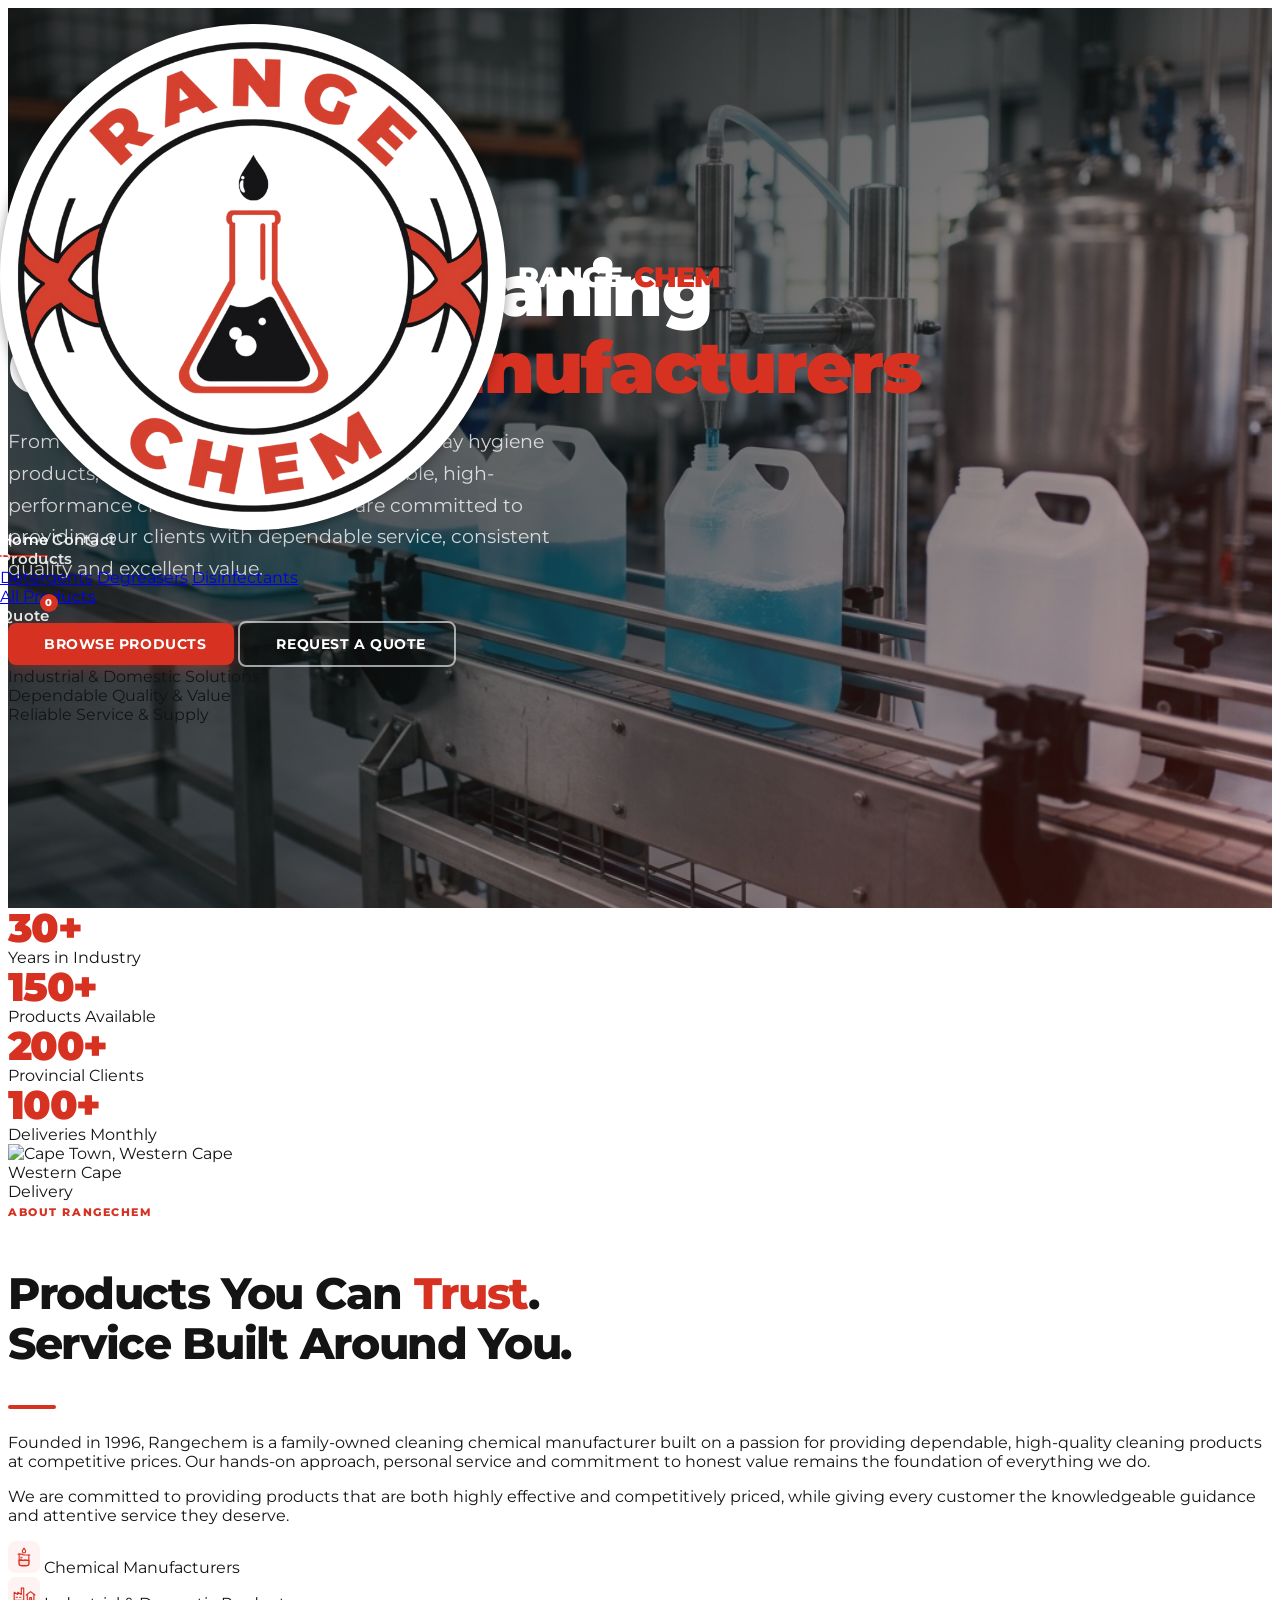
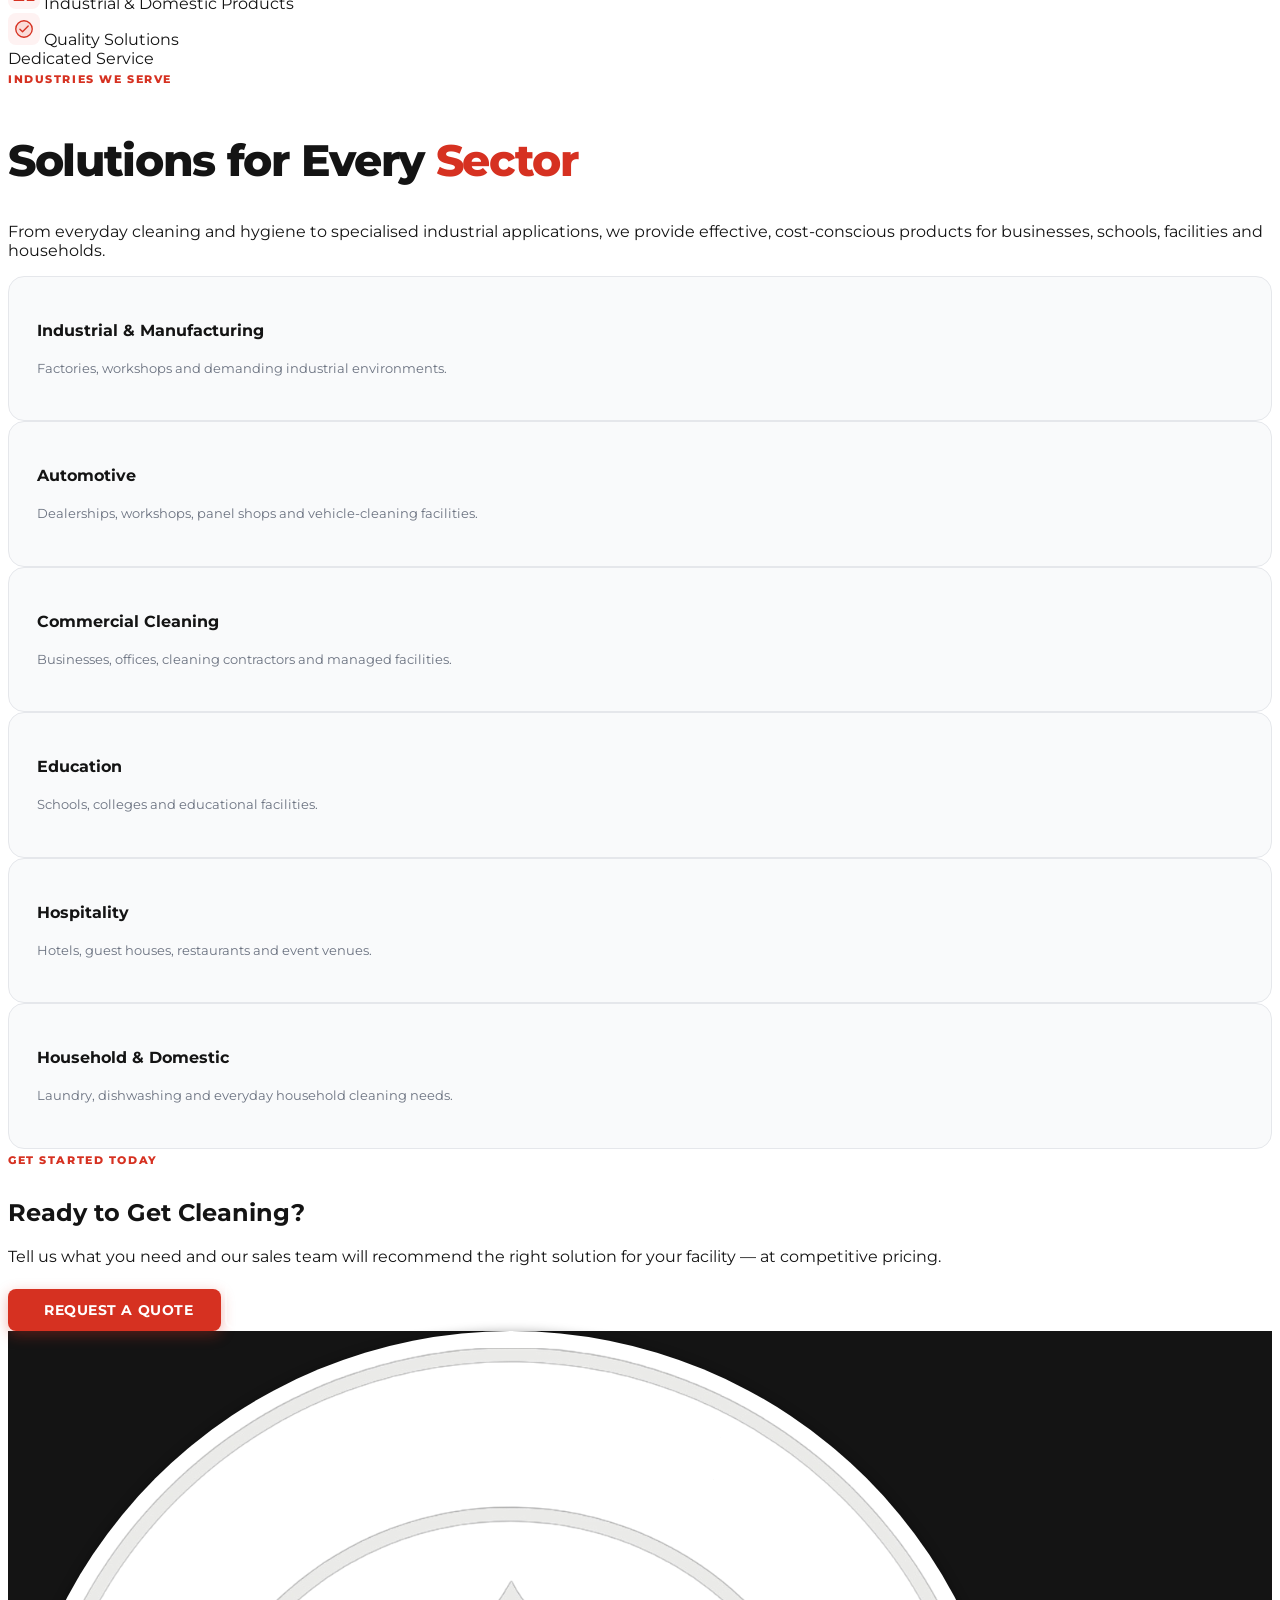
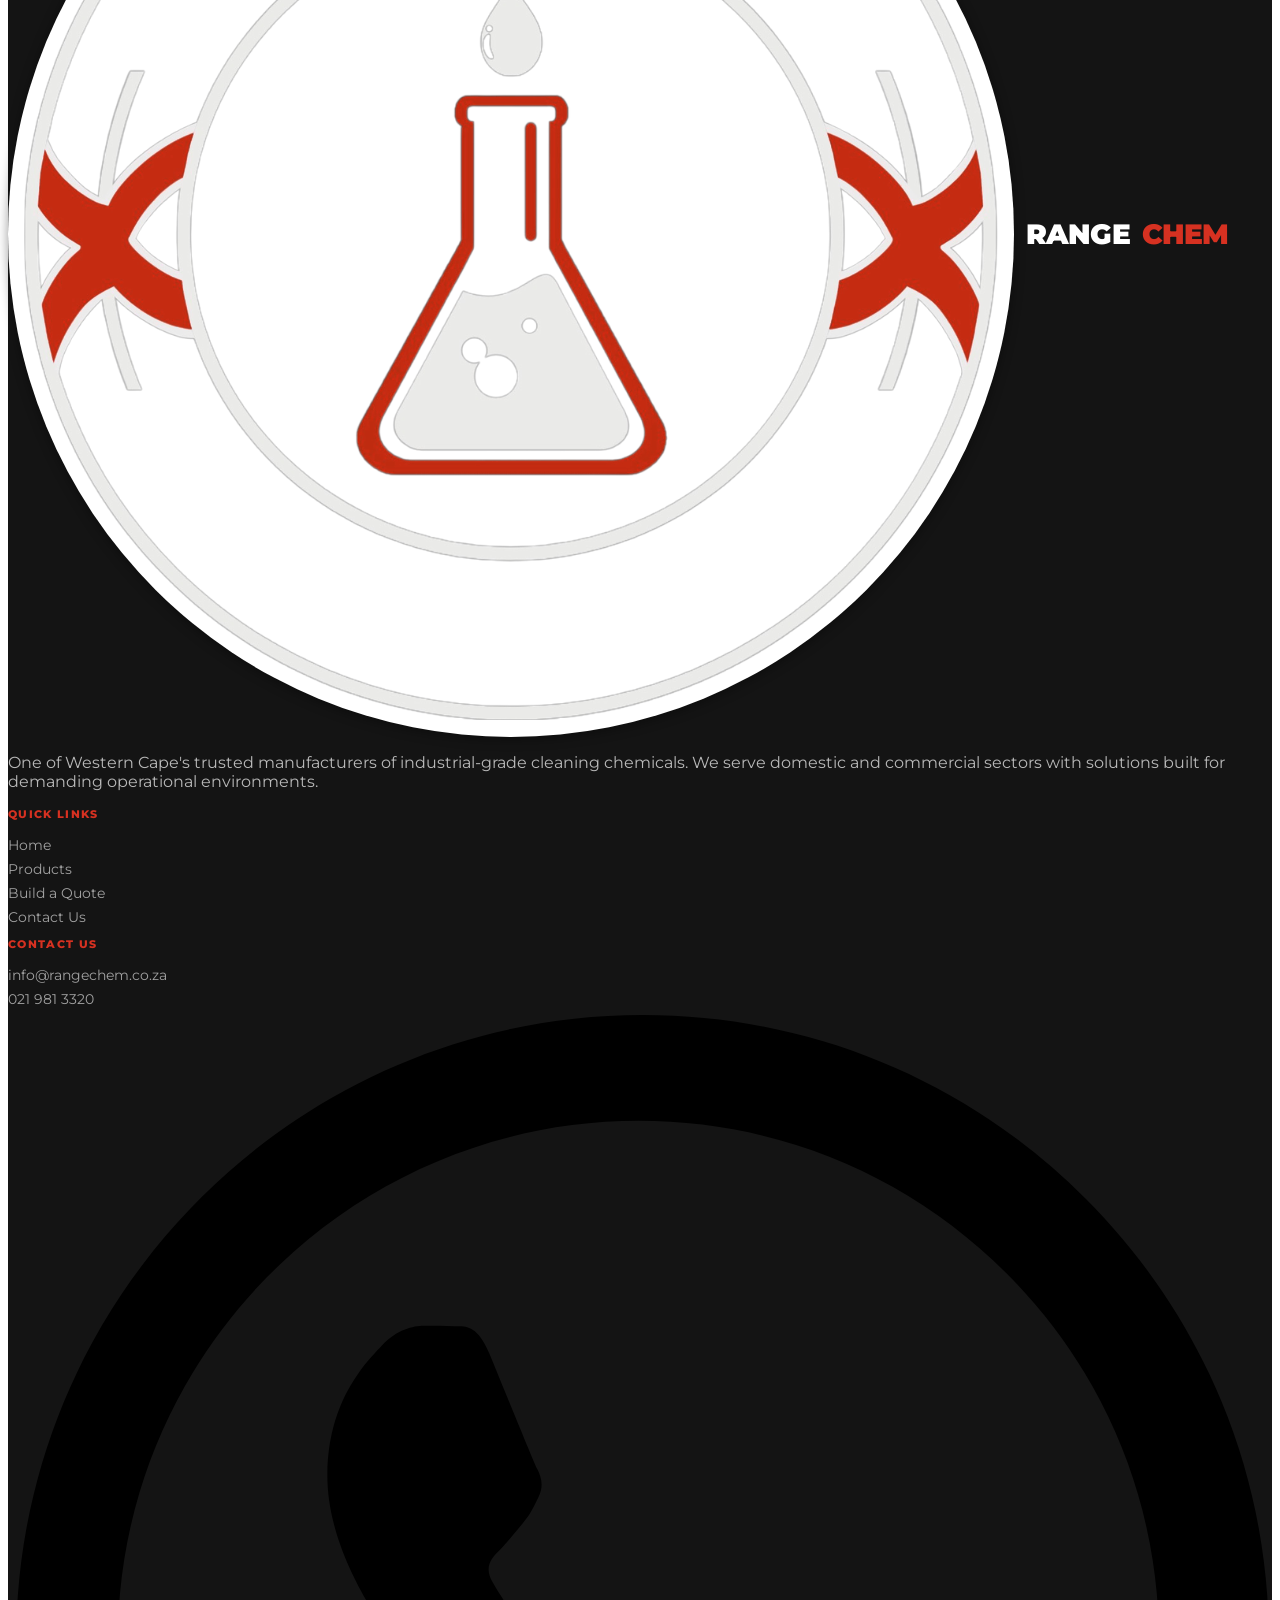
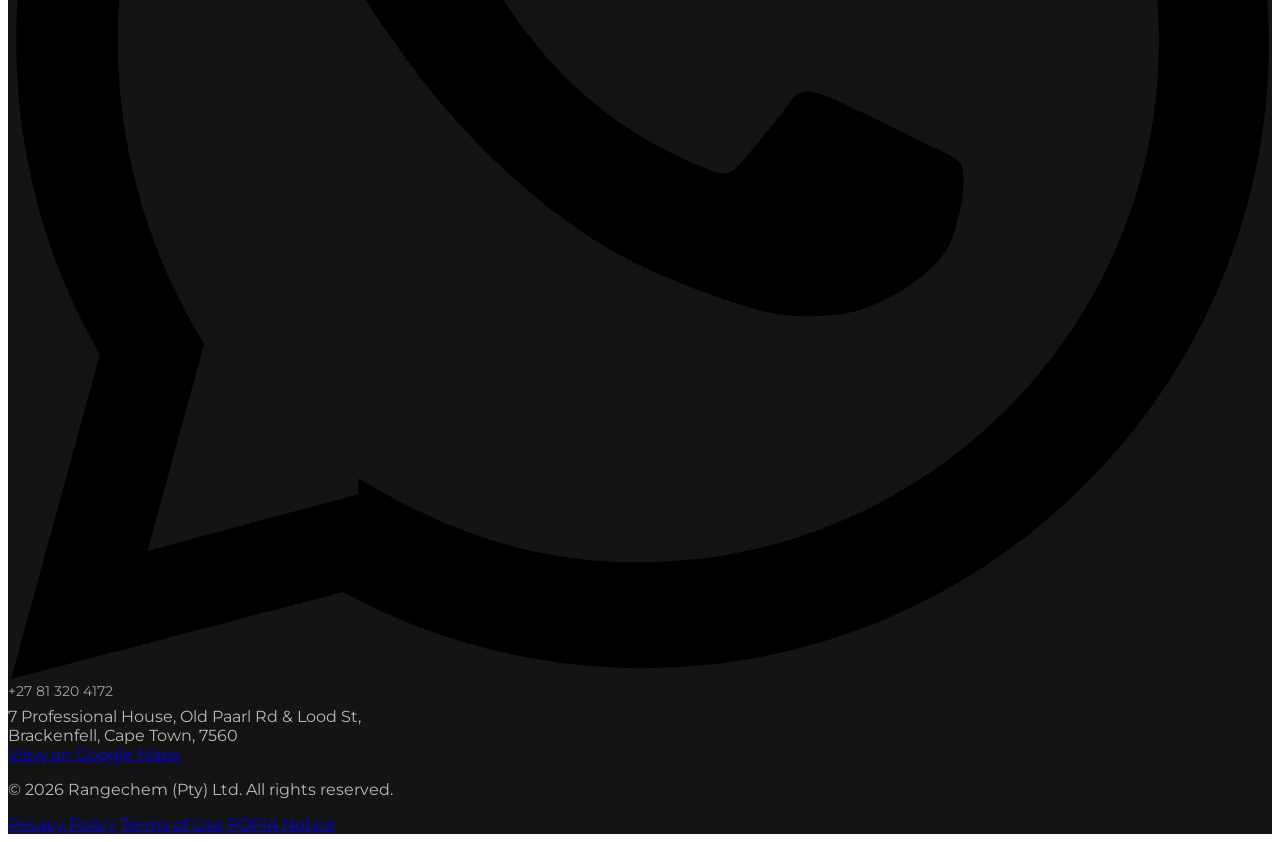
==== index.html @ 84cea702 "initial commit" ====
<!DOCTYPE html>
<html lang="en">

<head>
    <meta charset="UTF-8">
    <meta name="viewport" content="width=device-width, initial-scale=1.0">
    <title>Rangechem – Industrial Cleaning Solutions South Africa</title>
    <meta name="description"
        content="Rangechem supplies professional-grade detergents, degreasers and disinfectants to South African industry. Request a quote today.">
    <meta name="robots" content="index, follow">
    <meta property="og:type" content="website">
    <meta property="og:title" content="Rangechem – Industrial Cleaning Solutions South Africa">
    <meta property="og:description" content="Industrial cleaning solutions for manufacturing and more.">
    <link rel="icon" type="image/svg+xml"
        href="data:image/svg+xml,<svg xmlns='http://www.w3.org/2000/svg' viewBox='0 0 32 32'><rect width='32' height='32' rx='6' fill='%23141414'/><text x='50%25' y='55%25' dominant-baseline='middle' text-anchor='middle' fill='%23d63121' font-size='20' font-weight='900' font-family='sans-serif'>R</text></svg>">
    <link rel="preconnect" href="https://fonts.googleapis.com">
    <link rel="preconnect" href="https://fonts.gstatic.com" crossorigin>
    <link href="https://fonts.googleapis.com/css2?family=Montserrat:wght@400;500;600;700;800;900&display=swap"
        rel="stylesheet">
    <script src="https://cdn.tailwindcss.com"></script>
    <script>
        tailwind.config = {
            theme: {
                extend: {
                    fontFamily: { sans: ['Montserrat', 'system-ui', 'sans-serif'] },
                    colors: { 'rc-primary': '#141414', 'rc-red': '#d63121', 'rc-red-dark': '#b02519' }
                }
            }
        }
    </script>
    <link rel="stylesheet" href="css/style.css">
    <script src="https://unpkg.com/lucide@latest/dist/umd/lucide.min.js" defer></script>
</head>

<body class="bg-white font-sans">

    <!-- ── Navigation ─────────────────────────────────────────── -->
    <nav id="main-nav" class="w-full" role="navigation" aria-label="Main navigation">
        <div class="max-w-7xl mx-auto px-4 sm:px-6 lg:px-8">
            <div class="flex items-center justify-between">
                <a href="index.html" class="nav-logo" aria-label="Rangechem home"><img src="assets/RC_Logo.png"
                        alt="Rangechem Logo"
                        class="h-12 sm:h-14 md:h-16 w-auto inline-block mr-3">RANGE<span>CHEM</span></a>
                <div class="hidden md:flex items-center gap-9">
                    <a href="index.html" class="nav-link active">Home</a>
                    <a href="#contact" class="nav-link">Contact</a>
                    <div class="relative group">
                        <a href="categories.html" class="nav-link flex items-center gap-1">
                            Products
                            <i data-lucide="chevron-down"
                                class="w-3.5 h-3.5 transition-transform duration-200 group-hover:rotate-180"></i>
                        </a>
                        <div
                            class="absolute top-full left-0 mt-2 w-52 bg-rc-primary border border-white/10 rounded-lg shadow-2xl opacity-0 invisible group-hover:opacity-100 group-hover:visible transition-all duration-200 z-50 py-1">
                            <a href="category.html?type=detergents"
                                class="block px-4 py-2.5 text-sm text-white/70 hover:text-white hover:bg-white/5">Detergents</a>
                            <a href="category.html?type=degreasers"
                                class="block px-4 py-2.5 text-sm text-white/70 hover:text-white hover:bg-white/5">Degreasers</a>
                            <a href="category.html?type=disinfectants"
                                class="block px-4 py-2.5 text-sm text-white/70 hover:text-white hover:bg-white/5">Disinfectants</a>
                            <div class="border-t border-white/10 mt-1 pt-1">
                                <a href="products.html"
                                    class="block px-4 py-2.5 text-sm text-white/70 hover:text-white hover:bg-white/5">All
                                    Products</a>
                            </div>
                        </div>
                    </div>
                </div>
                <!-- Quote and Hamburger -->
                <div class="flex items-center gap-4">
                    <a href="quote-request.html" id="quote-badge" class="nav-link flex items-center gap-1.5"
                        aria-label="View quote cart">
                        <i data-lucide="clipboard-list" class="w-5 h-5"></i>
                        <span class="quote-count" id="nav-quote-count">0</span>
                        <span class="hidden sm:inline">Quote</span>
                    </a>
                    <button id="hamburger-btn" class="md:hidden text-white p-1" aria-label="Toggle mobile menu"
                        aria-expanded="false">
                        <i data-lucide="menu" class="w-6 h-6" id="hamburger-icon"></i>
                    </button>
                </div>
            </div>
            <div id="mobile-menu" role="menu" class="px-4">
                <a href="index.html" class="nav-link py-2">Home</a>
                <a href="#contact" class="nav-link py-2 mobile-anchor">Contact</a>
                <a href="categories.html" class="nav-link py-2">Products</a>
                <a href="category.html?type=detergents" class="nav-link py-2 pl-4 text-white/60">↳ Detergents</a>
                <a href="category.html?type=degreasers" class="nav-link py-2 pl-4 text-white/60">↳ Degreasers</a>
                <a href="category.html?type=disinfectants" class="nav-link py-2 pl-4 text-white/60">↳ Disinfectants</a>
                <a href="products.html" class="nav-link py-2 pl-4 text-white/60">↳ All Products</a>
            </div>
        </div>
    </nav>

    <!-- Toast container -->
    <div id="toast-container" aria-live="polite" aria-atomic="false"></div>

    <script>
            (function () {
                const nav = document.getElementById('main-nav');
                const onScroll = () => nav.classList.toggle('scrolled', window.scrollY > 40);
                window.addEventListener('scroll', onScroll, { passive: true });
                onScroll();
                const btn = document.getElementById('hamburger-btn');
                const menu = document.getElementById('mobile-menu');
                btn.addEventListener('click', (e) => {
                    e.stopPropagation();
                    const isOpen = menu.classList.toggle('open');
                    nav.classList.toggle('menu-open', isOpen);
                    btn.setAttribute('aria-expanded', isOpen);
                    document.getElementById('hamburger-icon').setAttribute('data-lucide', isOpen ? 'x' : 'menu');
                    if (window.lucide) lucide.createIcons();
                });
                document.addEventListener('click', (e) => {
                    if (!nav.contains(e.target) && menu.classList.contains('open')) {
                        menu.classList.remove('open');
                        nav.classList.remove('menu-open');
                        btn.setAttribute('aria-expanded', 'false');
                        document.getElementById('hamburger-icon').setAttribute('data-lucide', 'menu');
                        if (window.lucide) lucide.createIcons();
                    }
                });
            })();
    </script>

    <!-- ═══════════════════════════════════════════════════════════
     HERO SECTION
═══════════════════════════════════════════════════════════ -->
    <section class="hero-section" id="hero" aria-label="Hero banner">
        <div class="hero-bg"></div>
        <div class="hero-overlay"></div>
        <div class="hero-content w-full max-w-7xl mx-auto px-4 sm:px-6 lg:px-8 pt-28 sm:pt-32 pb-20">
            <div class="max-w-2xl">

                <h1 class="hero-title fade-up" style="transition-delay:80ms">
                    Industrial Cleaning<br>
                    Chemical <em>Manufacturers</em>
                </h1>
                <p class="hero-subtitle fade-up" style="transition-delay:160ms">
                    From heavy-duty industrial cleaners to everyday hygiene products, Rangechem manufactures
                    reliable, high-performance cleaning solutions. We are committed to providing our clients with
                    dependable service, consistent quality and excellent value.
                </p>
                <div class="flex flex-wrap gap-4 fade-up" style="transition-delay:240ms">
                    <a href="products.html" class="btn-primary">
                        <i data-lucide="grid" class="w-4 h-4"></i>
                        Browse Products
                    </a>
                    <a href="quote-request.html" class="btn-outline">
                        <i data-lucide="clipboard-list" class="w-4 h-4"></i>
                        Request a Quote
                    </a>
                </div>
                <div class="flex flex-wrap items-center gap-6 mt-10 fade-up" style="transition-delay:320ms">
                    <div class="flex items-center gap-1.5 text-white/60 text-xs font-600">
                        Industrial &amp; Domestic Solutions
                    </div>
                    <div class="flex items-center gap-1.5 text-white/60 text-xs font-600">
                        Dependable Quality &amp; Value
                    </div>
                    <div class="flex items-center gap-1.5 text-white/60 text-xs font-600">
                        Reliable Service &amp; Supply
                    </div>
                </div>
            </div>
        </div>
        <div class="absolute bottom-8 left-1/2 -translate-x-1/2 z-10 animate-bounce">
            <i data-lucide="chevron-down" class="w-6 h-6 text-white/40"></i>
        </div>
    </section>

    <!-- ═══════════════════════════════════════════════════════════
     STATS STRIP
═══════════════════════════════════════════════════════════ -->
    <section class="bg-rc-primary py-12" aria-label="Company statistics">
        <div class="max-w-7xl mx-auto px-4 sm:px-6 lg:px-8">
            <div class="grid grid-cols-2 md:grid-cols-4 gap-8 text-center">
                <div class="fade-up">
                    <div class="stat-number">30+</div>
                    <div class="text-white/50 text-sm font-600 mt-1 uppercase tracking-wider">Years in Industry</div>
                </div>
                <div class="fade-up" style="transition-delay:80ms">
                    <div class="stat-number">150+</div>
                    <div class="text-white/50 text-sm font-600 mt-1 uppercase tracking-wider">Products Available</div>
                </div>
                <div class="fade-up" style="transition-delay:160ms">
                    <div class="stat-number">200+</div>
                    <div class="text-white/50 text-sm font-600 mt-1 uppercase tracking-wider">Provincial Clients</div>
                </div>
                <div class="fade-up" style="transition-delay:240ms">
                    <div class="stat-number">100+</div>
                    <div class="text-white/50 text-sm font-600 mt-1 uppercase tracking-wider">Deliveries Monthly</div>
                </div>
            </div>
        </div>
    </section>

    <!-- ═══════════════════════════════════════════════════════════
     ABOUT US
═══════════════════════════════════════════════════════════ -->
    <section class="py-24 bg-white" id="about" aria-labelledby="about-heading">
        <div class="max-w-7xl mx-auto px-4 sm:px-6 lg:px-8">
            <div class="grid lg:grid-cols-2 gap-16 items-center">
                <div class="relative fade-up">
                    <div class="rounded-2xl overflow-hidden aspect-[4/3]">
                        <img src="https://images.unsplash.com/photo-1580060839134-75a5edca2e99?w=800&q=80"
                            alt="Cape Town, Western Cape" class="w-full h-full object-cover">
                    </div>
                    <div
                        class="absolute -bottom-6 -right-6 bg-white rounded-xl shadow-xl p-4 flex items-center gap-3 border border-gray-100">
                        <div class="w-10 h-10 rounded-full bg-red-50 flex items-center justify-center flex-shrink-0">
                            <i data-lucide="truck" class="w-5 h-5 text-rc-red"></i>
                        </div>
                        <div>
                            <div class="text-xs text-gray-500 font-600">Western Cape</div>
                            <div class="text-lg font-900 text-rc-primary leading-none">Delivery</div>
                        </div>
                    </div>
                    <div class="absolute top-6 -left-3 w-1.5 h-24 bg-rc-red rounded-full"></div>
                </div>
                <div class="fade-up" style="transition-delay:100ms">
                    <span class="section-eyebrow">About Rangechem</span>
                    <h2 class="section-title" id="about-heading">
                        Products You Can <span>Trust</span>.<br>Service Built Around You.
                    </h2>
                    <div class="divider-red"></div>
                    <p class="text-gray-600 text-sm leading-relaxed mb-4">
                        Founded in 1996, Rangechem is a family-owned cleaning chemical manufacturer built on a passion
                        for providing dependable, high-quality cleaning products at competitive prices. Our hands-on
                        approach, personal service and commitment to honest value remains the foundation of everything
                        we do.
                    </p>
                    <p class="text-gray-600 text-sm leading-relaxed mb-8">
                        We are committed to providing products that are both highly effective and competitively priced,
                        while giving every customer the knowledgeable guidance and attentive service they deserve.
                    </p>
                    <div class="grid grid-cols-1 sm:grid-cols-2 gap-4">
                        <div class="flex items-center gap-2.5">
                            <img src="assets/icons/13.1.svg" alt="Chemical Manufacturers" class="w-8 h-8 flex-shrink-0">
                            <span class="text-sm font-600 text-gray-800">Chemical Manufacturers</span>
                        </div>
                        <div class="flex items-center gap-2.5">
                            <img src="assets/icons/13.2.svg" alt="Industrial & Domestic Products"
                                class="w-8 h-8 flex-shrink-0">
                            <span class="text-sm font-600 text-gray-800">Industrial &amp; Domestic Products</span>
                        </div>
                        <div class="flex items-center gap-2.5">
                            <img src="assets/icons/13.3.svg" alt="Quality Solutions" class="w-8 h-8 flex-shrink-0">
                            <span class="text-sm font-600 text-gray-800">Quality Solutions</span>
                        </div>
                        <div class="flex items-center gap-2.5">
                            <div class="w-8 h-8 rounded-lg bg-red-50 flex items-center justify-center flex-shrink-0">
                                <i data-lucide="users" class="w-4 h-4 text-rc-red"></i>
                            </div>
                            <span class="text-sm font-600 text-gray-800">Dedicated Service</span>
                        </div>
                    </div>
                </div>
            </div>
        </div>
    </section>

    <!-- ═══════════════════════════════════════════════════════════
     INDUSTRIES WE SERVE
═══════════════════════════════════════════════════════════ -->
    <section class="py-24 bg-gray-50" id="industries" aria-labelledby="industries-heading">
        <div class="max-w-7xl mx-auto px-4 sm:px-6 lg:px-8">
            <div class="text-center mb-14">
                <span class="section-eyebrow">Industries We Serve</span>
                <h2 class="section-title" id="industries-heading">Solutions for Every <span>Sector</span></h2>
                <p class="text-gray-500 text-sm max-w-xl mx-auto mt-3 leading-relaxed">
                    From everyday cleaning and hygiene to specialised industrial applications, we provide effective,
                    cost-conscious products for businesses, schools, facilities and households.
                </p>
            </div>
            <div class="grid grid-cols-1 sm:grid-cols-2 lg:grid-cols-3 gap-5">

                <a href="products.html" class="industry-card fade-up" style="transition-delay:50ms"
                    aria-label="Industrial & Manufacturing cleaning solutions">
                    <h3 class="industry-title">Industrial &amp; Manufacturing</h3>
                    <p class="industry-desc">Factories, workshops and demanding industrial environments.</p>
                </a>
                <a href="products.html" class="industry-card fade-up" style="transition-delay:100ms"
                    aria-label="Automotive cleaning solutions">
                    <h3 class="industry-title">Automotive</h3>
                    <p class="industry-desc">Dealerships, workshops, panel shops and vehicle-cleaning facilities.</p>
                </a>
                <a href="products.html" class="industry-card fade-up" style="transition-delay:150ms"
                    aria-label="Commercial Cleaning solutions">
                    <h3 class="industry-title">Commercial Cleaning</h3>
                    <p class="industry-desc">Businesses, offices, cleaning contractors and managed facilities.</p>
                </a>
                <a href="products.html" class="industry-card fade-up" style="transition-delay:200ms"
                    aria-label="Education cleaning solutions">
                    <h3 class="industry-title">Education</h3>
                    <p class="industry-desc">Schools, colleges and educational facilities.</p>
                </a>
                <a href="products.html" class="industry-card fade-up" style="transition-delay:250ms"
                    aria-label="Hospitality cleaning solutions">
                    <h3 class="industry-title">Hospitality</h3>
                    <p class="industry-desc">Hotels, guest houses, restaurants and event venues.</p>
                </a>
                <a href="products.html" class="industry-card fade-up" style="transition-delay:300ms"
                    aria-label="Household & Domestic cleaning solutions">
                    <h3 class="industry-title">Household &amp; Domestic</h3>
                    <p class="industry-desc">Laundry, dishwashing and everyday household cleaning needs.</p>
                </a>
            </div>
        </div>
    </section>

    <!-- ═══════════════════════════════════════════════════════════
     CTA BANNER
═══════════════════════════════════════════════════════════ -->
    <section class="py-20 bg-rc-primary relative overflow-hidden" id="contact" aria-label="Call to action">
        <div class="absolute -top-20 -right-20 w-96 h-96 rounded-full bg-rc-red/10 pointer-events-none"></div>
        <div class="absolute -bottom-20 -left-20 w-80 h-80 rounded-full bg-rc-red/6 pointer-events-none"></div>
        <div class="max-w-4xl mx-auto px-4 sm:px-6 lg:px-8 text-center relative z-10">
            <span class="section-eyebrow text-red-400">Get Started Today</span>
            <h2 class="text-3xl md:text-4xl font-900 text-white mt-2 mb-4 tracking-tight">
                Ready to Get Cleaning?
            </h2>
            <p class="text-white/60 text-sm mb-8 max-w-lg mx-auto leading-relaxed">
                Tell us what you need and our sales team will recommend the right solution for your facility — at
                competitive pricing.
            </p>
            <div class="flex flex-wrap justify-center gap-4">
                <a href="quote-request.html" class="btn-primary">
                    <i data-lucide="send" class="w-4 h-4"></i>
                    Request a Quote
                </a>
                <a href="mailto:info@rangechem.co.za" class="btn-outline">
                    Email Us Directly
                </a>
            </div>
        </div>
    </section>

    <!-- ── Footer ─────────────────────────────────────────────── -->
    <footer class="site-footer" role="contentinfo">
        <div class="max-w-7xl mx-auto px-4 sm:px-6 lg:px-8 py-16">
            <div class="grid grid-cols-1 md:grid-cols-2 lg:grid-cols-4 gap-10 mb-12">
                <div class="lg:col-span-2">
                    <a href="index.html" class="nav-logo mb-4 inline-flex" aria-label="Rangechem home">
                        <img src="assets/RC_Logo Inverted_NoTxt.png" alt="Rangechem Logo"
                            class="h-9 w-auto inline-block mr-2">RANGE<span>CHEM</span>
                    </a>
                    <p class="text-sm leading-relaxed text-white/60 max-w-sm mt-3">
                        One of Western Cape's trusted manufacturers of industrial-grade cleaning chemicals. We serve
                        domestic and commercial sectors with solutions built for demanding operational environments.
                    </p>
                    <div class="flex gap-3 mt-5">
                    </div>
                </div>
                <div>
                    <p class="footer-title">Quick Links</p>
                    <a href="index.html" class="footer-link">Home</a>
                    <a href="products.html" class="footer-link">Products</a>
                    <a href="quote-request.html" class="footer-link">Build a Quote</a>
                    <a href="#contact" class="footer-link">Contact Us</a>
                </div>
                <div>
                    <p class="footer-title">Contact Us</p>
                    <div class="flex items-start gap-2 mb-3">
                        <i data-lucide="mail" class="w-4 h-4 text-rc-red mt-0.5 flex-shrink-0"></i>
                        <a href="mailto:info@rangechem.co.za" class="footer-link mb-0">info@rangechem.co.za</a>
                    </div>
                    <div class="flex items-start gap-2 mb-3">
                        <i data-lucide="phone" class="w-4 h-4 text-rc-red mt-0.5 flex-shrink-0"></i>
                        <a href="tel:0219813320" class="footer-link mb-0">021 981 3320</a>
                    </div>
                    <div class="flex items-start gap-2 mb-3">
                        <svg class="w-4 h-4 text-rc-red mt-0.5 flex-shrink-0 fill-current" viewBox="0 0 24 24"
                            aria-hidden="true">
                            <path
                                d="M.057 24l1.687-6.163c-1.041-1.804-1.588-3.849-1.587-5.946.003-6.556 5.338-11.891 11.893-11.891 3.181.001 6.167 1.24 8.413 3.488 2.245 2.248 3.481 5.236 3.48 8.414-.003 6.557-5.338 11.892-11.893 11.892-1.99-.001-3.951-.5-5.688-1.448L.057 24zm6.597-3.807c1.676.995 3.276 1.591 5.316 1.592 5.448 0 9.882-4.434 9.885-9.884.002-2.641-1.026-5.124-2.893-6.994-1.866-1.868-4.348-2.898-6.988-2.898-5.452 0-9.887 4.434-9.888 9.884-.001 2.054.593 4.025 1.637 5.753l-1.074 3.923 4.005-1.076zm10.875-6.311c-.297-.149-1.758-.867-2.03-.967-.273-.099-.471-.148-.67.15-.197.297-.767.966-.94 1.164-.173.199-.347.223-.644.075-.297-.15-1.255-.463-2.39-1.475-.883-.788-1.48-1.761-1.653-2.059-.173-.297-.018-.458.13-.606.134-.133.298-.347.446-.52.149-.174.198-.298.298-.497.099-.198.05-.371-.025-.52-.075-.149-.669-1.612-.916-2.207-.242-.579-.487-.5-.669-.51-.173-.008-.371-.01-.57-.01-.198 0-.52.074-.792.372-.272.297-1.04 1.016-1.04 2.479 0 1.462 1.065 2.875 1.213 3.074.149.198 2.096 3.2 5.077 4.487.709.306 1.262.489 1.694.625.712.227 1.36.195 1.871.118.571-.085 1.758-.719 2.006-1.413.248-.694.248-1.289.173-1.413-.074-.124-.272-.198-.57-.347z" />
                        </svg>
                        <a href="https://wa.me/27813204172" target="_blank" rel="noopener noreferrer"
                            class="footer-link mb-0">+27 81 320 4172</a>
                    </div>
                    <div class="flex items-start gap-2 mb-4">
                        <i data-lucide="map-pin" class="w-4 h-4 text-rc-red mt-0.5 flex-shrink-0"></i>
                        <span class="text-sm text-white/60 leading-relaxed">
                            7 Professional House, Old Paarl Rd &amp; Lood St,<br>Brackenfell, Cape Town, 7560
                        </span>
                    </div>
                    <a href="https://www.google.com/maps/search/?api=1&query=7+Professional+House,+Old+Paarl+Rd+%26+Lood+St,+Brackenfell,+Cape+Town,+7560"
                        target="_blank" rel="noopener noreferrer"
                        class="inline-flex items-center gap-1.5 text-xs font-700 text-rc-red hover:text-white transition-colors duration-200">
                        <i data-lucide="navigation" class="w-3 h-3"></i>
                        View on Google Maps
                    </a>
                </div>
            </div>
            <div class="border-t border-white/10 pt-8 flex flex-col sm:flex-row items-center justify-between gap-4">
                <p class="text-xs text-white/40">&copy; 2026 Rangechem (Pty) Ltd. All rights reserved.</p>
                <div class="flex gap-6">
                    <a href="#" class="text-xs text-white/40 hover:text-white/70 transition-colors">Privacy Policy</a>
                    <a href="#" class="text-xs text-white/40 hover:text-white/70 transition-colors">Terms of Use</a>
                    <a href="#" class="text-xs text-white/40 hover:text-white/70 transition-colors">POPIA Notice</a>
                </div>
            </div>
        </div>
    </footer>

    <script src="js/quote.js"></script>
    <script>
        document.addEventListener('DOMContentLoaded', () => {
            if (window.lucide) lucide.createIcons();

            // Intersection Observer for fade-up
            const observer = new IntersectionObserver((entries) => {
                entries.forEach(entry => {
                    if (entry.isIntersecting) {
                        entry.target.classList.add('visible');
                        observer.unobserve(entry.target);
                    }
                });
            }, { threshold: 0.12 });
            document.querySelectorAll('.fade-up').forEach(el => observer.observe(el));

            // ── Close mobile menu when anchor links are clicked ────
            document.querySelectorAll('#mobile-menu a[href^="#"]').forEach(link => {
                link.addEventListener('click', () => {
                    const menu = document.getElementById('mobile-menu');
                    const nav = document.getElementById('main-nav');
                    const btn = document.getElementById('hamburger-btn');
                    menu.classList.remove('open');
                    nav.classList.remove('menu-open');
                    btn.setAttribute('aria-expanded', 'false');
                    document.getElementById('hamburger-icon').setAttribute('data-lucide', 'menu');
                    if (window.lucide) lucide.createIcons();
                });
            });
        });
    </script>
</body>

</html>
---- css/style.css ----
/* ============================================================
   Rangechem – Custom CSS
   Tailwind handles utilities; this file handles brand tokens,
   animations, and bespoke components Tailwind can't cover.
   ============================================================ */

@import url('https://fonts.googleapis.com/css2?family=Montserrat:wght@400;500;600;700;800;900&display=swap');

/* ── Brand CSS Variables ──────────────────────────────────── */
:root {
    --rc-primary: #141414;
    --rc-red: #d63121;
    --rc-red-dark: #b02519;
    --rc-bg: #ffffff;
    --rc-gray-50: #f9fafb;
    --rc-gray-100: #f3f4f6;
    --rc-gray-200: #e5e7eb;
    --rc-gray-500: #6b7280;
    --rc-gray-700: #374151;
    --rc-gray-900: #111827;
    --rc-shadow-sm: 0 1px 3px rgba(0, 0, 0, .08), 0 1px 2px rgba(0, 0, 0, .06);
    --rc-shadow: 0 4px 16px rgba(0, 0, 0, .10), 0 2px 6px rgba(0, 0, 0, .06);
    --rc-shadow-lg: 0 10px 40px rgba(0, 0, 0, .14), 0 4px 12px rgba(0, 0, 0, .08);
    --rc-radius: 0.5rem;
    --rc-radius-lg: 1rem;
    --rc-transition: 240ms cubic-bezier(0.4, 0, 0.2, 1);
}

/* ── Base Reset & Typography ──────────────────────────────── */
*,
*::before,
*::after {
    box-sizing: border-box;
}

body {
    font-family: 'Montserrat', system-ui, sans-serif;
    color: var(--rc-primary);
    background: var(--rc-bg);
    -webkit-font-smoothing: antialiased;
    -moz-osx-font-smoothing: grayscale;
}

/* ── Navigation ───────────────────────────────────────────── */
#main-nav {
    position: fixed;
    top: 0;
    left: 0;
    right: 0;
    z-index: 1000;
    transition: background var(--rc-transition), box-shadow var(--rc-transition), padding var(--rc-transition);
    padding: 1.5rem 0;
}

#main-nav.scrolled {
    background: rgba(20, 20, 20, 0.97);
    backdrop-filter: blur(14px);
    -webkit-backdrop-filter: blur(14px);
    box-shadow: 0 4px 24px rgba(0, 0, 0, .35);
    padding: 0.85rem 0;
}

.nav-logo {
    font-size: clamp(1.6rem, 2.2vw, 2rem);
    font-weight: 900;
    letter-spacing: -0.03em;
    color: #ffffff;
    text-decoration: none;
    display: flex;
    align-items: center;
    gap: 0.75rem;
    line-height: 1;
}

.nav-logo img {
    background: #ffffff;
    border-radius: 50%;
    padding: 3px;
    box-shadow: 0 2px 12px rgba(0, 0, 0, 0.4);
    transition: transform var(--rc-transition);
}

.nav-logo:hover img {
    transform: scale(1.06);
}

.nav-logo span {
    color: var(--rc-red);
}

.nav-link {
    color: rgba(255, 255, 255, .88);
    font-size: 0.95rem;
    font-weight: 600;
    letter-spacing: 0.02em;
    text-decoration: none;
    transition: color var(--rc-transition);
    position: relative;
    padding: 0.25rem 0;
}

.nav-link::after {
    content: '';
    position: absolute;
    bottom: -4px;
    left: 0;
    width: 0;
    height: 2.5px;
    background: var(--rc-red);
    border-radius: 2px;
    transition: width var(--rc-transition);
}

.nav-link:hover,
.nav-link.active {
    color: #ffffff;
}

.nav-link:hover::after,
.nav-link.active::after {
    width: 100%;
}

/* ── Buttons ──────────────────────────────────────────────── */
.btn-primary {
    display: inline-flex;
    align-items: center;
    gap: 0.5rem;
    padding: 0.75rem 1.75rem;
    background: var(--rc-red);
    color: #ffffff;
    font-family: 'Montserrat', sans-serif;
    font-size: 0.875rem;
    font-weight: 700;
    letter-spacing: 0.04em;
    text-transform: uppercase;
    border: none;
    border-radius: var(--rc-radius);
    cursor: pointer;
    text-decoration: none;
    transition: background var(--rc-transition), transform var(--rc-transition), box-shadow var(--rc-transition);
    box-shadow: 0 4px 14px rgba(214, 49, 33, 0.35);
}

.btn-primary:hover {
    background: var(--rc-red-dark);
    transform: translateY(-2px);
    box-shadow: 0 8px 24px rgba(214, 49, 33, 0.45);
}

.btn-primary:active {
    transform: translateY(0);
}

.btn-outline {
    display: inline-flex;
    align-items: center;
    gap: 0.5rem;
    padding: 0.75rem 1.75rem;
    background: transparent;
    color: #ffffff;
    font-family: 'Montserrat', sans-serif;
    font-size: 0.875rem;
    font-weight: 700;
    letter-spacing: 0.04em;
    text-transform: uppercase;
    border: 2px solid rgba(255, 255, 255, 0.6);
    border-radius: var(--rc-radius);
    cursor: pointer;
    text-decoration: none;
    transition: all var(--rc-transition);
}

.btn-outline:hover {
    border-color: #ffffff;
    background: rgba(255, 255, 255, 0.12);
    color: #ffffff;
    transform: translateY(-2px);
}

/* ── Hero ─────────────────────────────────────────────────── */
.hero-section {
    position: relative;
    min-height: 100vh;
    display: flex;
    align-items: center;
    overflow: hidden;
}

.hero-bg {
    position: absolute;
    inset: 0;
    background-image: url('../assets/HomeBanner2.png'), url('https://images.unsplash.com/photo-1532094349884-543bc11b234d?w=1920&q=80');
    background-size: cover;
    background-position: center;
    transform: scale(1.05);
    animation: heroZoom 18s ease-in-out infinite alternate;
}

@keyframes heroZoom {
    from {
        transform: scale(1.05);
    }

    to {
        transform: scale(1.12);
    }
}

.hero-overlay {
    position: absolute;
    inset: 0;
    background: linear-gradient(135deg,
            rgba(20, 20, 20, 0.82) 0%,
            rgba(20, 20, 20, 0.60) 50%,
            rgba(214, 49, 33, 0.25) 100%);
}

.hero-content {
    position: relative;
    z-index: 2;
}

.hero-badge {
    display: inline-flex;
    align-items: center;
    gap: 0.5rem;
    padding: 0.35rem 1rem;
    background: rgba(214, 49, 33, 0.22);
    border: 1px solid rgba(214, 49, 33, 0.5);
    border-radius: 999px;
    color: #ff9a8d;
    font-size: 0.75rem;
    font-weight: 700;
    letter-spacing: 0.1em;
    text-transform: uppercase;
    margin-bottom: 1.25rem;
    backdrop-filter: blur(8px);
}

.hero-title {
    font-size: clamp(2.5rem, 6vw, 4.5rem);
    font-weight: 900;
    line-height: 1.07;
    letter-spacing: -0.03em;
    color: #ffffff;
    margin-bottom: 1.25rem;
}

.hero-title em {
    font-style: normal;
    color: var(--rc-red);
}

.hero-subtitle {
    font-size: clamp(1rem, 2vw, 1.2rem);
    font-weight: 400;
    color: rgba(255, 255, 255, 0.78);
    max-width: 600px;
    line-height: 1.65;
    margin-bottom: 2.25rem;
}

/* ── Section Titles ───────────────────────────────────────── */
.section-eyebrow {
    display: inline-block;
    font-size: 0.7rem;
    font-weight: 800;
    letter-spacing: 0.14em;
    text-transform: uppercase;
    color: var(--rc-red);
    margin-bottom: 0.75rem;
}

.section-title {
    font-size: clamp(1.75rem, 4vw, 2.75rem);
    font-weight: 800;
    letter-spacing: -0.03em;
    line-height: 1.15;
    color: var(--rc-primary);
}

.section-title span {
    color: var(--rc-red);
}

/* ── Product Card ─────────────────────────────────────────── */
.product-card {
    background: #ffffff;
    border: 1px solid var(--rc-gray-200);
    border-radius: var(--rc-radius-lg);
    overflow: hidden;
    display: flex;
    flex-direction: column;
    transition: transform var(--rc-transition), box-shadow var(--rc-transition), border-color var(--rc-transition);
    position: relative;
}

.product-card:hover {
    transform: translateY(-6px);
    box-shadow: var(--rc-shadow-lg);
    border-color: rgba(214, 49, 33, 0.3);
}

.product-card-img-wrap {
    aspect-ratio: 4/3;
    overflow: hidden;
    background: var(--rc-gray-100);
    position: relative;
}

.product-card-img-wrap img {
    width: 100%;
    height: 100%;
    object-fit: cover;
    transition: transform 400ms cubic-bezier(0.4, 0, 0.2, 1);
}

.product-card:hover .product-card-img-wrap img {
    transform: scale(1.06);
}

.category-pill {
    position: absolute;
    top: 0.75rem;
    left: 0.75rem;
    padding: 0.25rem 0.75rem;
    font-size: 0.65rem;
    font-weight: 700;
    letter-spacing: 0.08em;
    text-transform: uppercase;
    border-radius: 999px;
}

.category-pill.detergents {
    background: #dbeafe;
    color: #1d4ed8;
}

.category-pill.degreasers {
    background: #dcfce7;
    color: #15803d;
}

.category-pill.disinfectants {
    background: #fdf4ff;
    color: #7e22ce;
}

.product-card-body {
    padding: 1.25rem;
    flex: 1;
    display: flex;
    flex-direction: column;
}

.product-card-title {
    font-size: 0.95rem;
    font-weight: 700;
    color: var(--rc-primary);
    margin-bottom: 0.5rem;
    line-height: 1.3;
}

.product-card-desc {
    font-size: 0.8rem;
    color: var(--rc-gray-500);
    line-height: 1.6;
    flex: 1;
    display: -webkit-box;
    -webkit-line-clamp: 3;
    -webkit-box-orient: vertical;
    overflow: hidden;
}

.btn-add-quote {
    display: inline-flex;
    align-items: center;
    justify-content: center;
    gap: 0.4rem;
    width: 100%;
    margin-top: 1rem;
    padding: 0.625rem;
    background: var(--rc-primary);
    color: #ffffff;
    font-family: 'Montserrat', sans-serif;
    font-size: 0.75rem;
    font-weight: 700;
    letter-spacing: 0.05em;
    text-transform: uppercase;
    border: none;
    border-radius: var(--rc-radius);
    cursor: pointer;
    transition: background var(--rc-transition), transform var(--rc-transition);
}

.btn-add-quote:hover {
    background: var(--rc-red);
    transform: translateY(-1px);
}

.btn-add-quote.added {
    background: #16a34a;
}

/* ── Quote Badge ──────────────────────────────────────────── */
#quote-badge {
    position: relative;
}

.quote-count {
    position: absolute;
    top: -8px;
    right: -8px;
    min-width: 18px;
    height: 18px;
    padding: 0 4px;
    background: var(--rc-red);
    color: #fff;
    font-size: 0.65rem;
    font-weight: 800;
    border-radius: 999px;
    display: flex;
    align-items: center;
    justify-content: center;
    line-height: 1;
    transition: transform 300ms cubic-bezier(0.34, 1.56, 0.64, 1);
}

.quote-count.bump {
    transform: scale(1.4);
}

/* ── Search Bar ───────────────────────────────────────────── */
.search-wrap {
    position: relative;
    display: flex;
    align-items: center;
}

.search-wrap input {
    width: 100%;
    padding: 0.75rem 1rem 0.75rem 2.75rem;
    border: 1.5px solid var(--rc-gray-200);
    border-radius: var(--rc-radius);
    font-family: 'Montserrat', sans-serif;
    font-size: 0.875rem;
    color: var(--rc-primary);
    background: #fff;
    transition: border-color var(--rc-transition), box-shadow var(--rc-transition);
    outline: none;
}

.search-wrap input:focus {
    border-color: var(--rc-red);
    box-shadow: 0 0 0 3px rgba(214, 49, 33, 0.12);
}

.search-wrap .search-icon {
    position: absolute;
    left: 0.85rem;
    color: var(--rc-gray-500);
    pointer-events: none;
}

/* ── Industry Card ────────────────────────────────────────── */
.industry-card {
    display: flex;
    flex-direction: column;
    align-items: flex-start;
    padding: 1.75rem;
    background: var(--rc-gray-50);
    border: 1px solid var(--rc-gray-200);
    border-radius: var(--rc-radius-lg);
    transition: all var(--rc-transition);
    text-decoration: none;
    color: inherit;
}

.industry-card:hover {
    background: var(--rc-primary);
    border-color: var(--rc-primary);
    transform: translateY(-4px);
    box-shadow: var(--rc-shadow);
}

.industry-card:hover .industry-icon {
    background: var(--rc-red);
    color: #fff;
}

.industry-card:hover .industry-title {
    color: #fff;
}

.industry-card:hover .industry-desc {
    color: rgba(255, 255, 255, .65);
}

.industry-icon {
    width: 48px;
    height: 48px;
    display: flex;
    align-items: center;
    justify-content: center;
    background: rgba(214, 49, 33, 0.1);
    color: var(--rc-red);
    border-radius: 0.65rem;
    font-size: 1.35rem;
    margin-bottom: 1rem;
    transition: all var(--rc-transition);
}

.industry-title {
    font-size: 1rem;
    font-weight: 700;
    margin-bottom: 0.4rem;
    transition: color var(--rc-transition);
}

.industry-desc {
    font-size: 0.8rem;
    color: var(--rc-gray-500);
    line-height: 1.6;
    transition: color var(--rc-transition);
}

/* ── Footer ───────────────────────────────────────────────── */
.site-footer {
    background: var(--rc-primary);
    color: rgba(255, 255, 255, 0.7);
}

.footer-title {
    font-size: 0.7rem;
    font-weight: 800;
    letter-spacing: 0.12em;
    text-transform: uppercase;
    color: var(--rc-red);
    margin-bottom: 1rem;
}

.footer-link {
    color: rgba(255, 255, 255, .6);
    text-decoration: none;
    font-size: 0.85rem;
    transition: color var(--rc-transition);
    display: block;
    margin-bottom: 0.5rem;
}

.footer-link:hover {
    color: #fff;
}

/* ── Toast Notification ───────────────────────────────────── */
#toast-container {
    position: fixed;
    bottom: 1.5rem;
    right: 1.5rem;
    z-index: 9999;
    display: flex;
    flex-direction: column;
    gap: 0.5rem;
}

.toast {
    display: flex;
    align-items: center;
    gap: 0.75rem;
    padding: 0.875rem 1.25rem;
    background: var(--rc-primary);
    color: #fff;
    font-family: 'Montserrat', sans-serif;
    font-size: 0.8rem;
    font-weight: 600;
    border-left: 4px solid var(--rc-red);
    border-radius: var(--rc-radius);
    box-shadow: var(--rc-shadow-lg);
    opacity: 0;
    transform: translateX(40px);
    animation: toastIn 300ms ease forwards, toastOut 300ms ease 2.5s forwards;
    max-width: 320px;
}

@keyframes toastIn {
    to {
        opacity: 1;
        transform: translateX(0);
    }
}

@keyframes toastOut {
    to {
        opacity: 0;
        transform: translateX(40px);
    }
}

/* ── Filter Pills ─────────────────────────────────────────── */
.filter-pill {
    display: inline-flex;
    align-items: center;
    gap: 0.35rem;
    padding: 0.45rem 1rem;
    border: 1.5px solid var(--rc-gray-200);
    border-radius: 999px;
    font-size: 0.78rem;
    font-weight: 600;
    color: var(--rc-gray-700);
    cursor: pointer;
    transition: all var(--rc-transition);
    text-decoration: none;
    background: #fff;
}

.filter-pill:hover,
.filter-pill.active {
    background: var(--rc-primary);
    border-color: var(--rc-primary);
    color: #fff;
}

/* Dark-background variant (used in category hero) */
.filter-pill-dark {
    display: inline-flex;
    align-items: center;
    gap: 0.35rem;
    padding: 0.45rem 1rem;
    border: 1.5px solid rgba(255,255,255,0.2);
    border-radius: 999px;
    font-size: 0.78rem;
    font-weight: 600;
    color: rgba(255,255,255,0.6);
    background: transparent;
    cursor: pointer;
    transition: all var(--rc-transition);
    text-decoration: none;
}

.filter-pill-dark:hover {
    background: rgba(255,255,255,0.1);
    border-color: rgba(255,255,255,0.4);
    color: #fff;
}

/* ── Quote Cart Item ──────────────────────────────────────── */
.quote-item {
    display: flex;
    align-items: center;
    justify-content: space-between;
    padding: 1rem 1.25rem;
    background: var(--rc-gray-50);
    border: 1px solid var(--rc-gray-200);
    border-radius: var(--rc-radius);
    gap: 1rem;
}

.quote-item-remove {
    color: var(--rc-gray-500);
    background: none;
    border: none;
    cursor: pointer;
    padding: 0.25rem;
    border-radius: 0.25rem;
    transition: color var(--rc-transition), background var(--rc-transition);
    flex-shrink: 0;
}

.quote-item-remove:hover {
    color: var(--rc-red);
    background: rgba(214, 49, 33, 0.08);
}

/* ── Form Inputs ──────────────────────────────────────────── */
.form-control {
    width: 100%;
    padding: 0.75rem 1rem;
    border: 1.5px solid var(--rc-gray-200);
    border-radius: var(--rc-radius);
    font-family: 'Montserrat', sans-serif;
    font-size: 0.875rem;
    color: var(--rc-primary);
    background: #fff;
    transition: border-color var(--rc-transition), box-shadow var(--rc-transition);
    outline: none;
}

.form-control:focus {
    border-color: var(--rc-red);
    box-shadow: 0 0 0 3px rgba(214, 49, 33, 0.12);
}

.form-label {
    display: block;
    font-size: 0.78rem;
    font-weight: 700;
    letter-spacing: 0.04em;
    color: var(--rc-gray-700);
    margin-bottom: 0.4rem;
    text-transform: uppercase;
}

/* ── Stats Strip ──────────────────────────────────────────── */
.stat-number {
    font-size: 2.5rem;
    font-weight: 900;
    letter-spacing: -0.04em;
    color: var(--rc-red);
    line-height: 1;
}

/* ── Animations ───────────────────────────────────────────── */
.fade-up {
    opacity: 0;
    transform: translateY(28px);
    transition: opacity 600ms ease, transform 600ms ease;
}

.fade-up.visible {
    opacity: 1;
    transform: translateY(0);
}

/* ── Mobile Menu ──────────────────────────────────────────── */
#mobile-menu {
    display: none;
    flex-direction: column;
    gap: 0.5rem;
    padding: 1rem 0 0.5rem;
    background: var(--rc-primary);
    border-radius: var(--rc-radius);
    margin-top: 0.5rem;
    box-shadow: var(--rc-shadow-lg);
    border: 1px solid rgba(255, 255, 255, 0.1);
}

#mobile-menu.open {
    display: flex !important;
}

#main-nav.menu-open,
#main-nav:has(.open) {
    background: var(--rc-primary) !important;
    backdrop-filter: blur(12px) !important;
    -webkit-backdrop-filter: blur(12px) !important;
}

#hamburger-btn {
    min-width: 44px;
    min-height: 44px;
    display: flex;
    align-items: center;
    justify-content: center;
    margin-right: -10px;
    transition: background var(--rc-transition);
    border-radius: 8px;
}

#hamburger-btn:active {
    background: rgba(255, 255, 255, 0.1);
}

/* ── Utility ──────────────────────────────────────────────── */
.divider-red {
    width: 48px;
    height: 4px;
    background: var(--rc-red);
    border-radius: 2px;
    margin: 0.75rem 0 1.5rem;
}

.footer-social-btn {
    width: 36px;
    height: 36px;
    display: flex;
    align-items: center;
    justify-content: center;
    background: rgba(255, 255, 255, 0.08);
    border-radius: 50%;
    color: rgba(255, 255, 255, 0.6);
    transition: all 240ms ease;
    text-decoration: none;
}

.footer-social-btn:hover {
    background: #d63121;
    color: #fff;
    transform: translateY(-2px);
}

/* ── Product SVG Animations ───────────────────────────────── */
.product-svg-wrap {
    display: flex;
    justify-content: center;
    align-items: center;
    padding: 2rem;
    /* Increased padding for better scale */
    position: relative;
    overflow: hidden;
    background: #f8fafc;
    /* Lighter, clean background */
    min-height: 240px;
    /* Ensure a consistent height for the product area */
}

.product-svg-wrap img {
    max-width: 100%;
    max-height: 100%;
    width: auto;
    height: auto;
    object-fit: contain;
    filter: drop-shadow(0 12px 24px rgba(0, 0, 0, 0.08));
    transition: transform 400ms cubic-bezier(0.4, 0, 0.2, 1);
}


.product-svg-wrap:hover img {
    transform: scale(1.08);
    animation: floating 3s ease-in-out infinite;
    /* Trigger float only on hover */
}

@keyframes floating {

    0%,
    100% {
        transform: translateY(0);
    }

    50% {
        transform: translateY(-10px);
    }
}

@media (max-width: 768px) {
    .hero-title {
        font-size: 2.25rem;
    }
}

/* ── Smooth scroll with fixed nav offset ─────────────────── */
html {
    scroll-behavior: smooth;
    scroll-padding-top: 100px;
}

/* ── Hamburger – hide on desktop (override ID specificity) ── */
@media (min-width: 768px) {
    #hamburger-btn {
        display: none !important;
    }
}

/* ── Product Range Cards ──────────────────────────────────── */
.range-card {
    display: flex;
    flex-direction: column;
    padding: 2.5rem;
    background: #ffffff;
    border: 1.5px solid var(--rc-gray-200);
    border-radius: var(--rc-radius-lg);
    transition: transform var(--rc-transition), box-shadow var(--rc-transition), border-color var(--rc-transition);
}

.range-card:hover {
    transform: translateY(-8px);
    box-shadow: var(--rc-shadow-lg);
    border-color: rgba(214, 49, 33, 0.4);
}

.range-card--featured {
    background: var(--rc-primary);
    border-color: transparent;
}

.range-card--featured:hover {
    border-color: var(--rc-red);
}

.range-icon-wrap {
    width: 72px;
    height: 72px;
    display: flex;
    align-items: center;
    justify-content: center;
    background: rgba(214, 49, 33, 0.10);
    color: var(--rc-red);
    border-radius: 1.25rem;
    margin-bottom: 1.5rem;
    flex-shrink: 0;
}

.range-card--featured .range-icon-wrap {
    background: rgba(214, 49, 33, 0.18);
}

.range-title {
    font-size: 1.4rem;
    font-weight: 800;
    color: var(--rc-primary);
    letter-spacing: -0.02em;
    margin-bottom: 0.5rem;
}

.range-card--featured .range-title {
    color: #ffffff;
}

.range-divider {
    width: 40px;
    height: 3px;
    background: var(--rc-red);
    border-radius: 2px;
    margin-bottom: 1.25rem;
}

.range-desc {
    font-size: 0.85rem;
    color: var(--rc-gray-500);
    line-height: 1.7;
    margin-bottom: 1.5rem;
}

.range-card--featured .range-desc {
    color: rgba(255, 255, 255, 0.65);
}

.range-features {
    list-style: none;
    padding: 0;
    margin: 0 0 2rem;
    display: flex;
    flex-direction: column;
    gap: 0.65rem;
    flex: 1;
}

.range-features li {
    display: flex;
    align-items: center;
    gap: 0.6rem;
    font-size: 0.8rem;
    font-weight: 600;
    color: var(--rc-gray-700);
}

.range-card--featured .range-features li {
    color: rgba(255, 255, 255, 0.82);
}

.range-features li svg {
    color: var(--rc-red);
    flex-shrink: 0;
}

.range-cta {
    display: inline-flex;
    align-items: center;
    gap: 0.5rem;
    padding: 0.8rem 1.6rem;
    background: var(--rc-red);
    color: #ffffff;
    font-size: 0.78rem;
    font-weight: 700;
    letter-spacing: 0.06em;
    text-transform: uppercase;
    border-radius: var(--rc-radius);
    text-decoration: none;
    transition: background var(--rc-transition), transform var(--rc-transition), box-shadow var(--rc-transition);
    align-self: flex-start;
    margin-top: auto;
}

.range-cta:hover {
    background: var(--rc-red-dark);
    transform: translateX(3px);
    box-shadow: 0 4px 14px rgba(214, 49, 33, 0.4);
}

/* ── Sidebar Category Links & Scrollbars ────────────────── */
.cat-sidebar-link {
    width: 100%;
    display: flex;
    align-items: center;
    justify-content: space-between;
    padding: 0.65rem 0.85rem;
    font-size: 0.78rem;
    font-weight: 600;
    color: var(--rc-gray-700);
    border-radius: var(--rc-radius);
    transition: all var(--rc-transition);
    text-align: left;
    background: transparent;
    border: none;
    cursor: pointer;
}

.cat-sidebar-link:hover {
    background: var(--rc-gray-100);
    color: var(--rc-primary);
}

.cat-sidebar-link.active {
    background: var(--rc-primary);
    color: #ffffff;
}

.cat-sidebar-link.active span {
    color: #ffffff;
}

.cat-sidebar-link.active .bg-gray-100 {
    background-color: rgba(255, 255, 255, 0.15) !important;
    color: #ffffff !important;
}

/* Hide scrollbar utility for mobile swiper */
.scrollbar-none::-webkit-scrollbar {
    display: none;
}
.scrollbar-none {
    -ms-overflow-style: none;
    scrollbar-width: none;
}
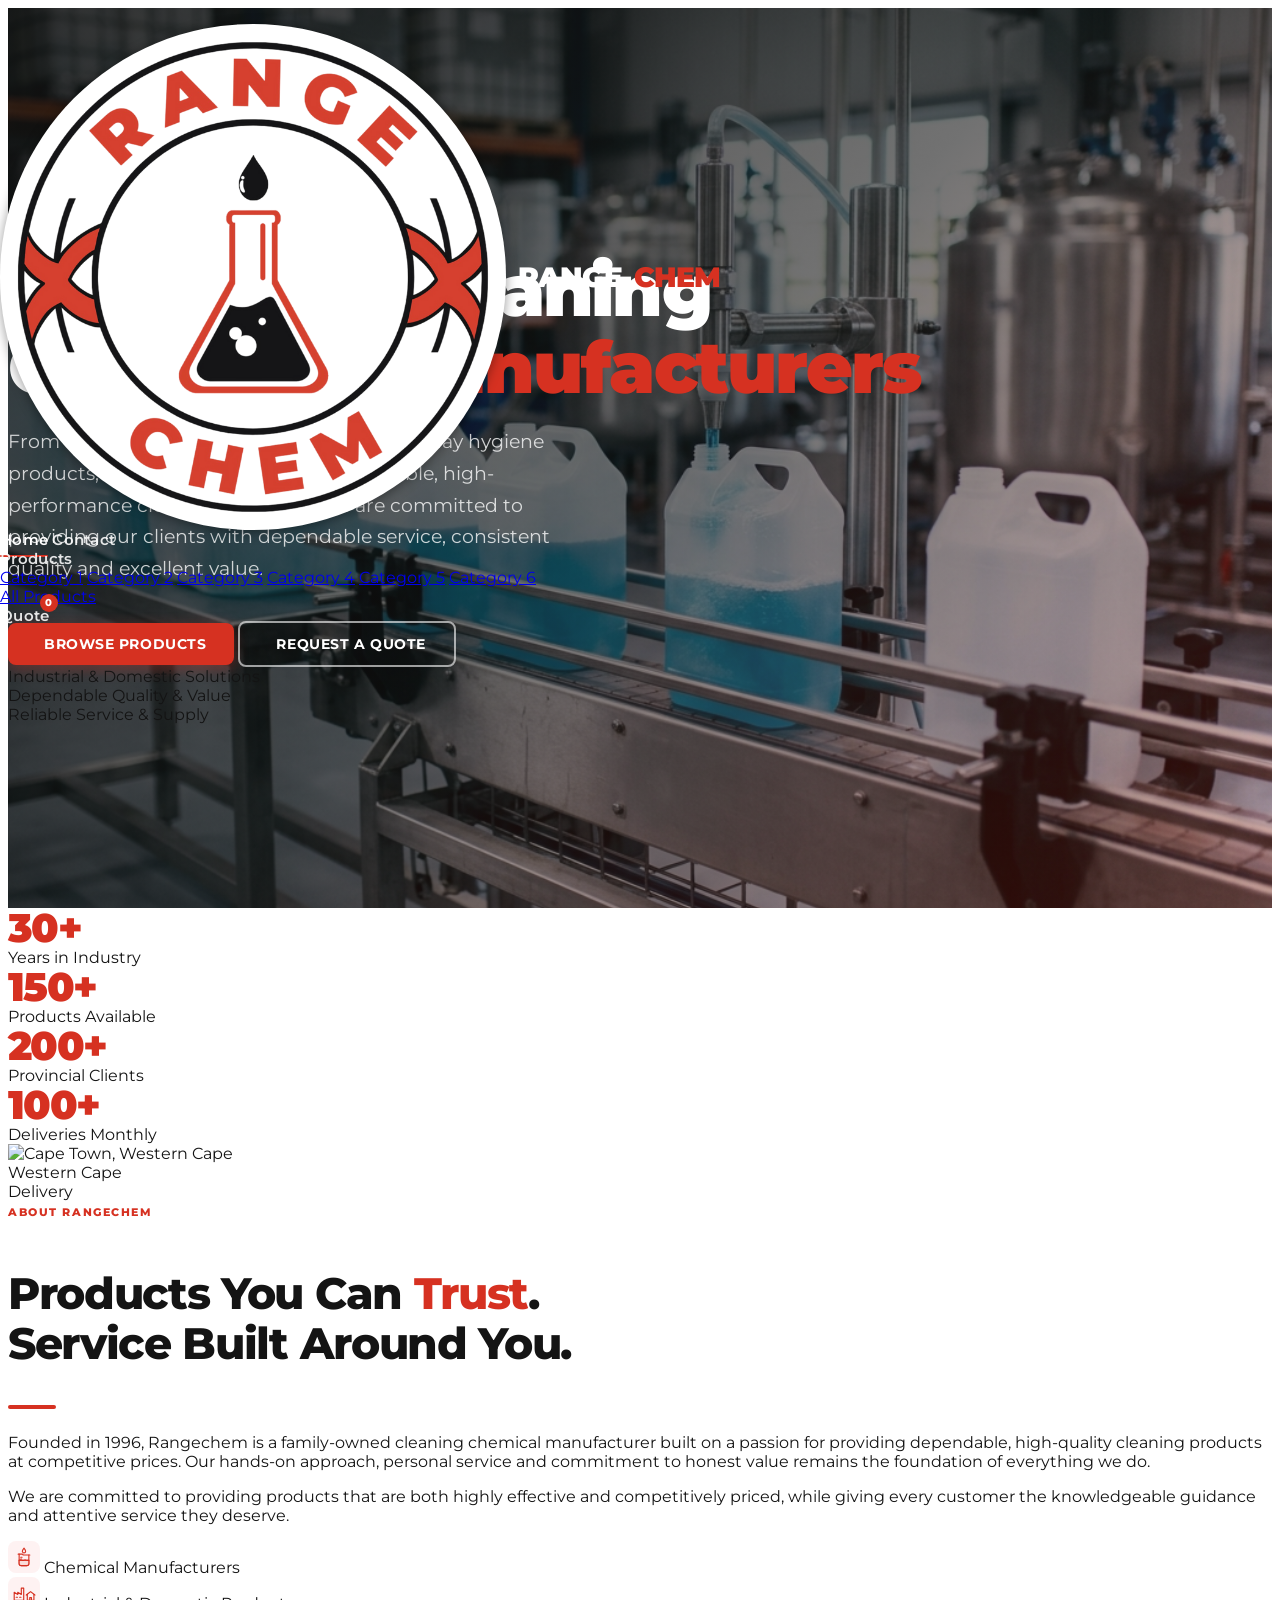
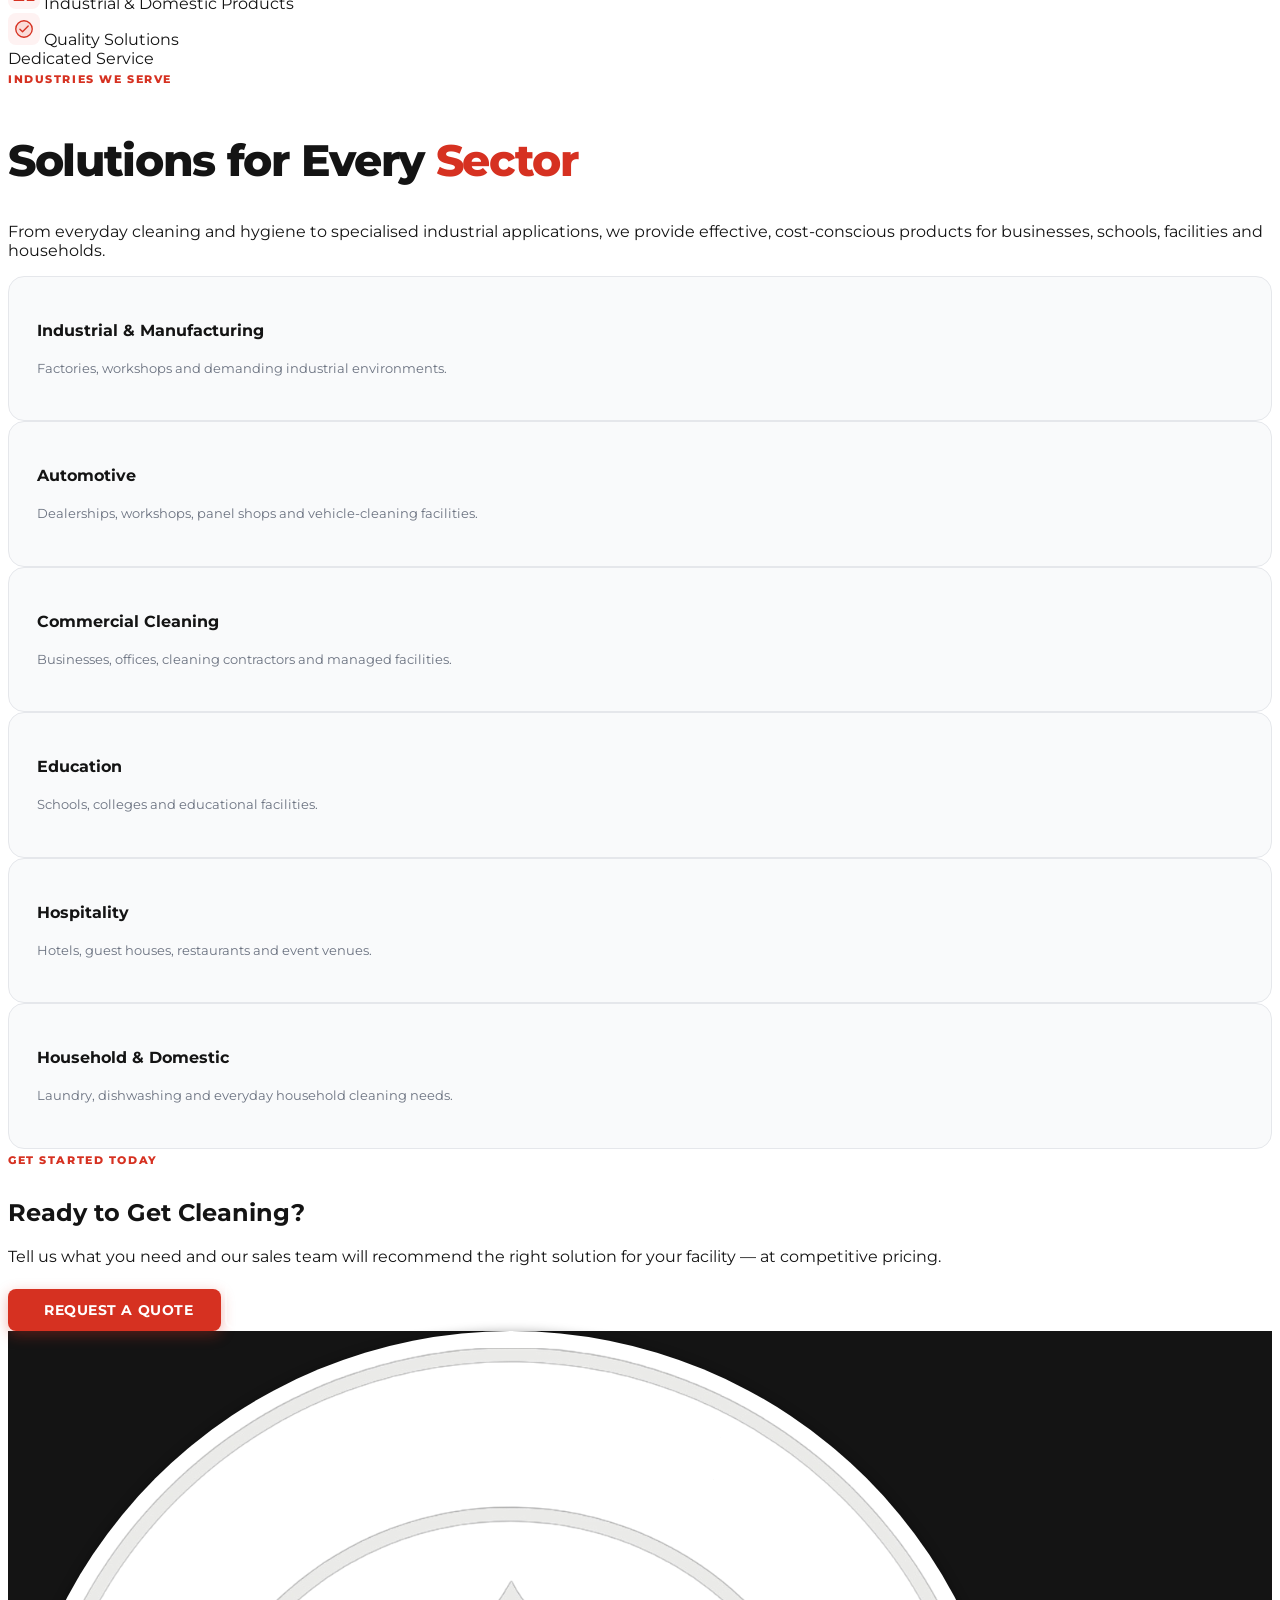
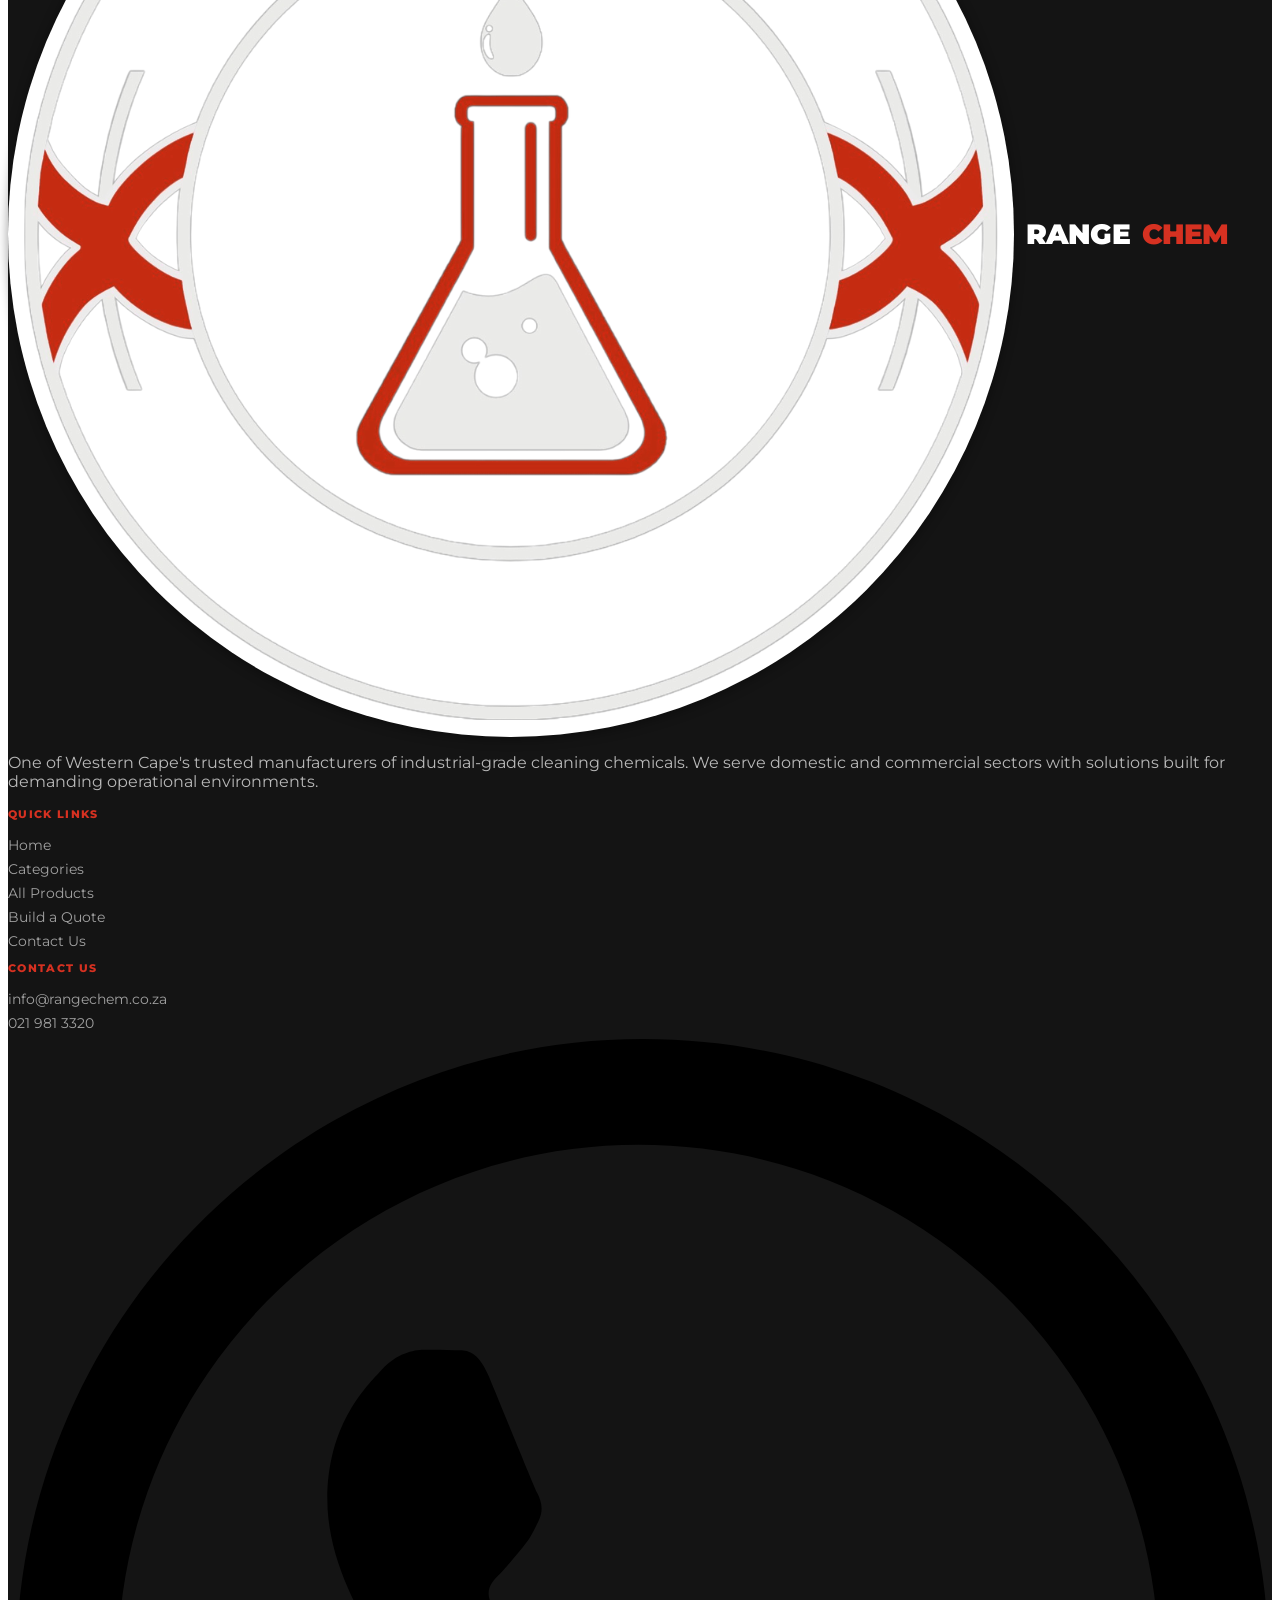
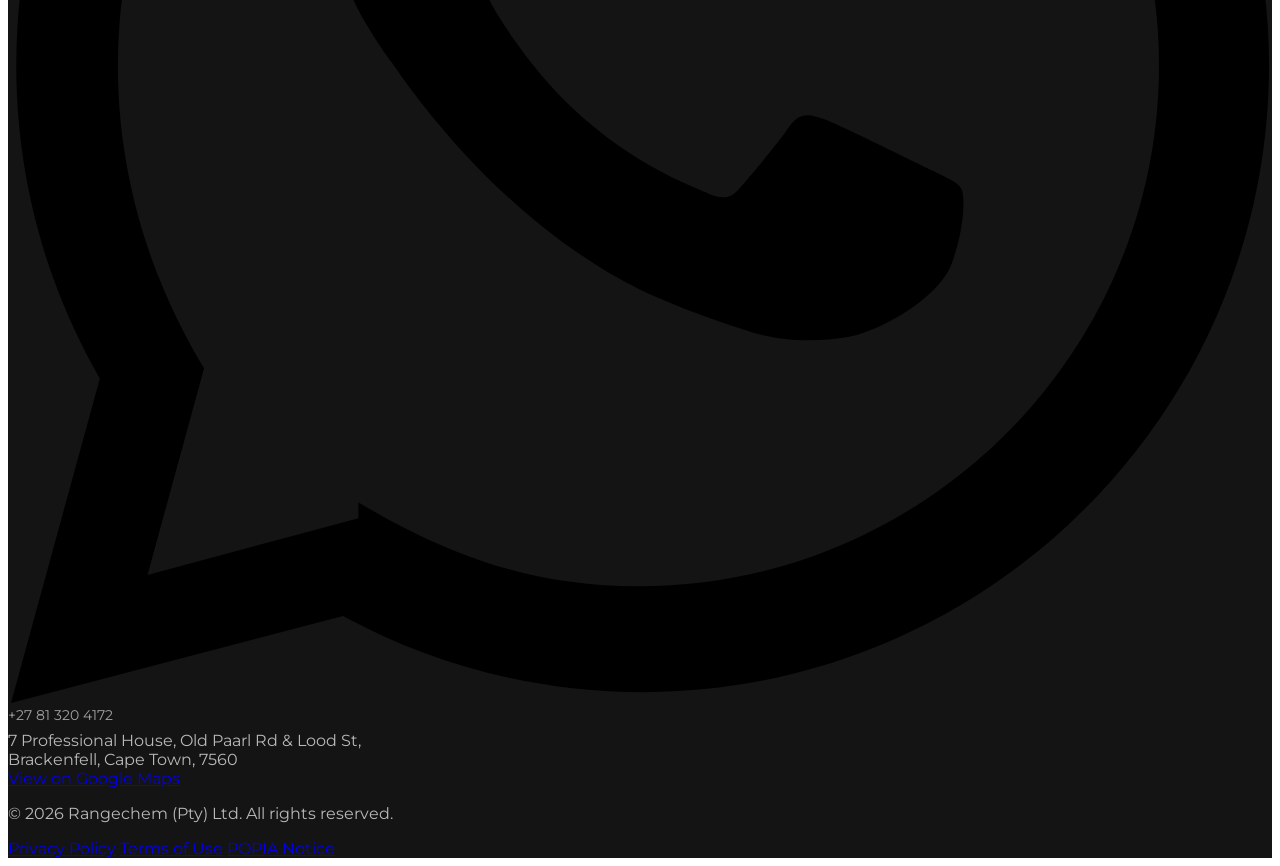
==== commit 772b9b5e: "categories & images" ====
--- a/index.html
+++ b/index.html
@@ -51,16 +51,22 @@
                                 class="w-3.5 h-3.5 transition-transform duration-200 group-hover:rotate-180"></i>
                         </a>
                         <div
-                            class="absolute top-full left-0 mt-2 w-52 bg-rc-primary border border-white/10 rounded-lg shadow-2xl opacity-0 invisible group-hover:opacity-100 group-hover:visible transition-all duration-200 z-50 py-1">
-                            <a href="category.html?type=detergents"
-                                class="block px-4 py-2.5 text-sm text-white/70 hover:text-white hover:bg-white/5">Detergents</a>
-                            <a href="category.html?type=degreasers"
-                                class="block px-4 py-2.5 text-sm text-white/70 hover:text-white hover:bg-white/5">Degreasers</a>
-                            <a href="category.html?type=disinfectants"
-                                class="block px-4 py-2.5 text-sm text-white/70 hover:text-white hover:bg-white/5">Disinfectants</a>
+                            class="absolute top-full left-0 mt-2 w-56 bg-rc-primary border border-white/10 rounded-lg shadow-2xl opacity-0 invisible group-hover:opacity-100 group-hover:visible transition-all duration-200 z-50 py-1.5">
+                            <a href="category.html?type=category-1"
+                                class="block px-4 py-2 text-sm text-white/70 hover:text-white hover:bg-white/5">Category 1</a>
+                            <a href="category.html?type=category-2"
+                                class="block px-4 py-2 text-sm text-white/70 hover:text-white hover:bg-white/5">Category 2</a>
+                            <a href="category.html?type=category-3"
+                                class="block px-4 py-2 text-sm text-white/70 hover:text-white hover:bg-white/5">Category 3</a>
+                            <a href="category.html?type=category-4"
+                                class="block px-4 py-2 text-sm text-white/70 hover:text-white hover:bg-white/5">Category 4</a>
+                            <a href="category.html?type=category-5"
+                                class="block px-4 py-2 text-sm text-white/70 hover:text-white hover:bg-white/5">Category 5</a>
+                            <a href="category.html?type=category-6"
+                                class="block px-4 py-2 text-sm text-white/70 hover:text-white hover:bg-white/5">Category 6</a>
                             <div class="border-t border-white/10 mt-1 pt-1">
                                 <a href="products.html"
-                                    class="block px-4 py-2.5 text-sm text-white/70 hover:text-white hover:bg-white/5">All
+                                    class="block px-4 py-2 text-sm font-600 text-rc-red hover:text-white hover:bg-white/5">All
                                     Products</a>
                             </div>
                         </div>
@@ -81,13 +87,16 @@
                 </div>
             </div>
             <div id="mobile-menu" role="menu" class="px-4">
-                <a href="index.html" class="nav-link py-2">Home</a>
+                <a href="index.html" class="nav-link py-2 active">Home</a>
                 <a href="#contact" class="nav-link py-2 mobile-anchor">Contact</a>
                 <a href="categories.html" class="nav-link py-2">Products</a>
-                <a href="category.html?type=detergents" class="nav-link py-2 pl-4 text-white/60">↳ Detergents</a>
-                <a href="category.html?type=degreasers" class="nav-link py-2 pl-4 text-white/60">↳ Degreasers</a>
-                <a href="category.html?type=disinfectants" class="nav-link py-2 pl-4 text-white/60">↳ Disinfectants</a>
-                <a href="products.html" class="nav-link py-2 pl-4 text-white/60">↳ All Products</a>
+                <a href="category.html?type=category-1" class="nav-link py-1.5 pl-4 text-white/60">↳ Category 1</a>
+                <a href="category.html?type=category-2" class="nav-link py-1.5 pl-4 text-white/60">↳ Category 2</a>
+                <a href="category.html?type=category-3" class="nav-link py-1.5 pl-4 text-white/60">↳ Category 3</a>
+                <a href="category.html?type=category-4" class="nav-link py-1.5 pl-4 text-white/60">↳ Category 4</a>
+                <a href="category.html?type=category-5" class="nav-link py-1.5 pl-4 text-white/60">↳ Category 5</a>
+                <a href="category.html?type=category-6" class="nav-link py-1.5 pl-4 text-white/60">↳ Category 6</a>
+                <a href="products.html" class="nav-link py-1.5 pl-4 text-white/80 font-600">↳ All Products</a>
             </div>
         </div>
     </nav>
@@ -355,7 +364,8 @@
                 <div>
                     <p class="footer-title">Quick Links</p>
                     <a href="index.html" class="footer-link">Home</a>
-                    <a href="products.html" class="footer-link">Products</a>
+                    <a href="categories.html" class="footer-link">Categories</a>
+                    <a href="products.html" class="footer-link">All Products</a>
                     <a href="quote-request.html" class="footer-link">Build a Quote</a>
                     <a href="#contact" class="footer-link">Contact Us</a>
                 </div>
--- a/css/style.css
+++ b/css/style.css
@@ -627,11 +627,11 @@
     align-items: center;
     gap: 0.35rem;
     padding: 0.45rem 1rem;
-    border: 1.5px solid rgba(255,255,255,0.2);
+    border: 1.5px solid rgba(255, 255, 255, 0.2);
     border-radius: 999px;
     font-size: 0.78rem;
     font-weight: 600;
-    color: rgba(255,255,255,0.6);
+    color: rgba(255, 255, 255, 0.6);
     background: transparent;
     cursor: pointer;
     transition: all var(--rc-transition);
@@ -639,8 +639,8 @@
 }
 
 .filter-pill-dark:hover {
-    background: rgba(255,255,255,0.1);
-    border-color: rgba(255,255,255,0.4);
+    background: rgba(255, 255, 255, 0.1);
+    border-color: rgba(255, 255, 255, 0.4);
     color: #fff;
 }
 
@@ -1019,7 +1019,244 @@
 .scrollbar-none::-webkit-scrollbar {
     display: none;
 }
+
 .scrollbar-none {
     -ms-overflow-style: none;
     scrollbar-width: none;
+}
+
+/* ── Category Hub & Category Cards ────────────────────────── */
+.subpage-hero {
+    position: relative;
+    background: #141414;
+    overflow: hidden;
+}
+
+.subpage-hero-bg {
+    position: absolute;
+    inset: 0;
+    background: radial-gradient(circle at 80% 20%, rgba(214, 49, 33, 0.18) 0%, transparent 50%),
+                radial-gradient(circle at 15% 85%, rgba(214, 49, 33, 0.12) 0%, transparent 40%),
+                linear-gradient(180deg, #141414 0%, #1a1a1a 100%);
+    pointer-events: none;
+}
+
+.breadcrumb-nav {
+    display: flex;
+    align-items: center;
+    gap: 0.5rem;
+    font-size: 0.75rem;
+    font-weight: 600;
+    text-transform: uppercase;
+    letter-spacing: 0.08em;
+    color: rgba(255, 255, 255, 0.5);
+    margin-bottom: 1.25rem;
+}
+
+.breadcrumb-nav a {
+    color: rgba(255, 255, 255, 0.7);
+    text-decoration: none;
+    transition: color var(--rc-transition);
+}
+
+.breadcrumb-nav a:hover {
+    color: var(--rc-red);
+}
+
+.breadcrumb-separator {
+    color: rgba(255, 255, 255, 0.3);
+}
+
+.category-card {
+    display: flex;
+    flex-direction: column;
+    padding: 2rem;
+    background: #ffffff;
+    border: 1.5px solid var(--rc-gray-200);
+    border-radius: var(--rc-radius-lg);
+    text-decoration: none;
+    color: inherit;
+    position: relative;
+    overflow: hidden;
+    transition: transform var(--rc-transition), box-shadow var(--rc-transition), border-color var(--rc-transition), background var(--rc-transition);
+}
+
+.category-card::before {
+    content: '';
+    position: absolute;
+    top: 0;
+    left: 0;
+    width: 100%;
+    height: 4px;
+    background: transparent;
+    transition: background var(--rc-transition);
+}
+
+.category-card:hover {
+    background: var(--rc-primary);
+    border-color: #222222;
+    transform: translateY(-6px);
+    box-shadow: 0 16px 36px rgba(20, 20, 20, 0.2), 0 4px 12px rgba(214, 49, 33, 0.12);
+}
+
+.category-card:hover::before {
+    background: var(--rc-red);
+}
+
+.category-card-top {
+    display: flex;
+    align-items: center;
+    justify-content: space-between;
+    margin-bottom: 1.5rem;
+}
+
+.category-icon-box {
+    width: 54px;
+    height: 54px;
+    display: flex;
+    align-items: center;
+    justify-content: center;
+    background: rgba(214, 49, 33, 0.1);
+    color: var(--rc-red);
+    border-radius: 0.85rem;
+    transition: all var(--rc-transition);
+}
+
+.category-card:hover .category-icon-box {
+    background: var(--rc-red);
+    color: #ffffff;
+    transform: scale(1.08) rotate(2deg);
+    box-shadow: 0 6px 18px rgba(214, 49, 33, 0.4);
+}
+
+.category-icon-box img,
+.category-icon-box svg {
+    transition: filter var(--rc-transition);
+}
+
+.category-card:hover .category-icon-box img {
+    filter: brightness(0) invert(1);
+}
+
+.category-svg-box {
+    width: 54px;
+    height: 54px;
+    display: flex;
+    align-items: center;
+    justify-content: center;
+    background: #f8fafc;
+    border: 1.5px solid var(--rc-gray-200);
+    border-radius: 0.85rem;
+    padding: 6px;
+    transition: all var(--rc-transition);
+}
+
+.category-card:hover .category-svg-box {
+    background: rgba(255, 255, 255, 0.14);
+    border-color: rgba(214, 49, 33, 0.6);
+    transform: scale(1.12) translateY(-2px);
+    box-shadow: 0 6px 20px rgba(0, 0, 0, 0.35);
+}
+
+.category-svg-box img,
+.category-svg-box svg {
+    max-width: 100%;
+    max-height: 100%;
+    object-fit: contain;
+    filter: drop-shadow(0 2px 5px rgba(0, 0, 0, 0.12));
+    transition: transform var(--rc-transition);
+}
+
+.category-card:hover .category-svg-box img,
+.category-card:hover .category-svg-box svg {
+    transform: scale(1.05);
+}
+
+.category-number-badge {
+    font-size: 0.72rem;
+    font-weight: 800;
+    letter-spacing: 0.1em;
+    text-transform: uppercase;
+    padding: 0.3rem 0.75rem;
+    border-radius: 999px;
+    background: var(--rc-gray-100);
+    color: var(--rc-gray-500);
+    transition: all var(--rc-transition);
+}
+
+.category-card:hover .category-number-badge {
+    background: rgba(255, 255, 255, 0.1);
+    color: rgba(255, 255, 255, 0.75);
+}
+
+.category-card-title {
+    font-size: 1.25rem;
+    font-weight: 800;
+    letter-spacing: -0.02em;
+    color: var(--rc-primary);
+    margin-bottom: 0.75rem;
+    transition: color var(--rc-transition);
+}
+
+.category-card:hover .category-card-title {
+    color: #ffffff;
+}
+
+.category-card-desc {
+    font-size: 0.85rem;
+    color: var(--rc-gray-500);
+    line-height: 1.65;
+    margin-bottom: 1.75rem;
+    flex: 1;
+    transition: color var(--rc-transition);
+}
+
+.category-card:hover .category-card-desc {
+    color: rgba(255, 255, 255, 0.7);
+}
+
+.category-card-action {
+    display: inline-flex;
+    align-items: center;
+    gap: 0.5rem;
+    font-size: 0.8rem;
+    font-weight: 700;
+    letter-spacing: 0.05em;
+    text-transform: uppercase;
+    color: var(--rc-red);
+    margin-top: auto;
+    transition: color var(--rc-transition), gap var(--rc-transition);
+}
+
+.category-card:hover .category-card-action {
+    color: #ffffff;
+    gap: 0.75rem;
+}
+
+.category-card-action i,
+.category-card-action svg {
+    transition: transform var(--rc-transition);
+}
+
+.category-card:hover .category-card-action i,
+.category-card:hover .category-card-action svg {
+    transform: translateX(4px);
+    color: var(--rc-red);
+}
+
+/* Feature highlight pill */
+.feature-box {
+    display: flex;
+    align-items: flex-start;
+    gap: 1rem;
+    padding: 1.5rem;
+    background: #ffffff;
+    border: 1px solid var(--rc-gray-200);
+    border-radius: var(--rc-radius-lg);
+    transition: transform var(--rc-transition), box-shadow var(--rc-transition);
+}
+
+.feature-box:hover {
+    transform: translateY(-3px);
+    box-shadow: var(--rc-shadow);
 }
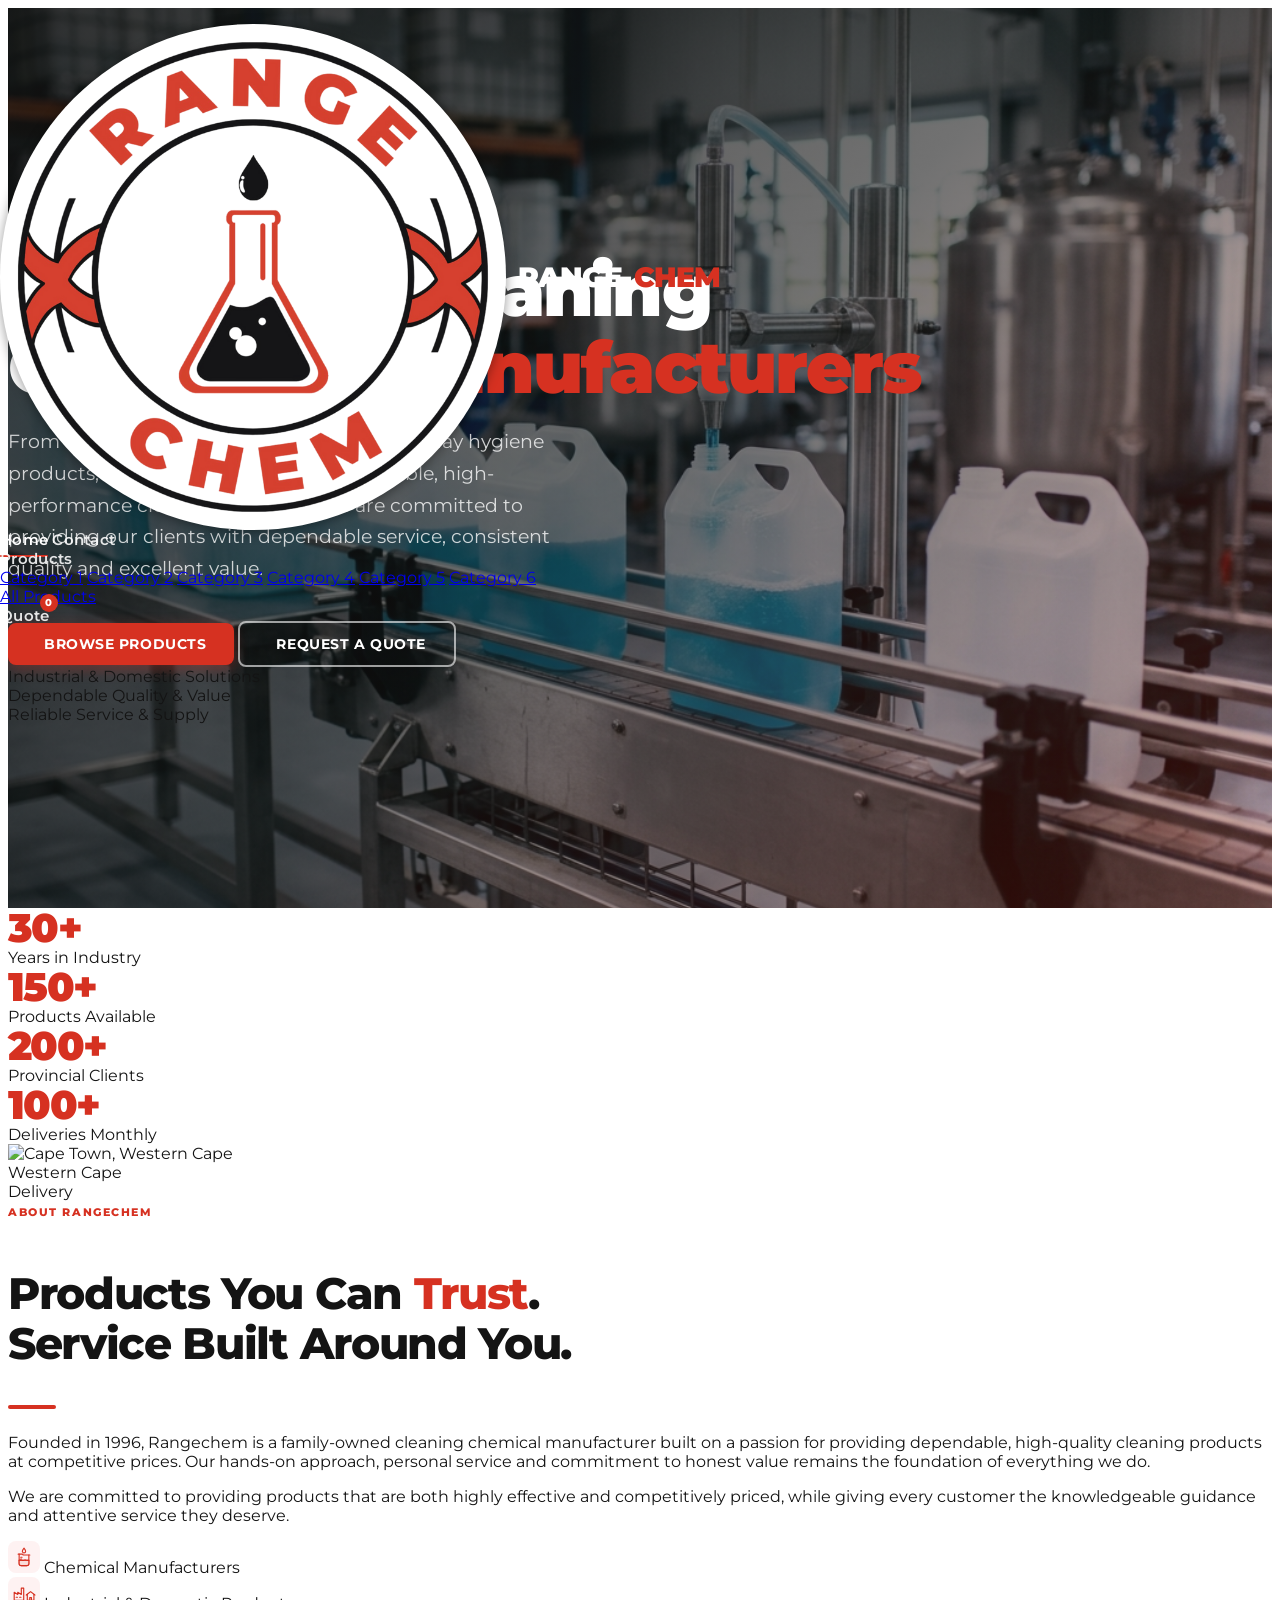
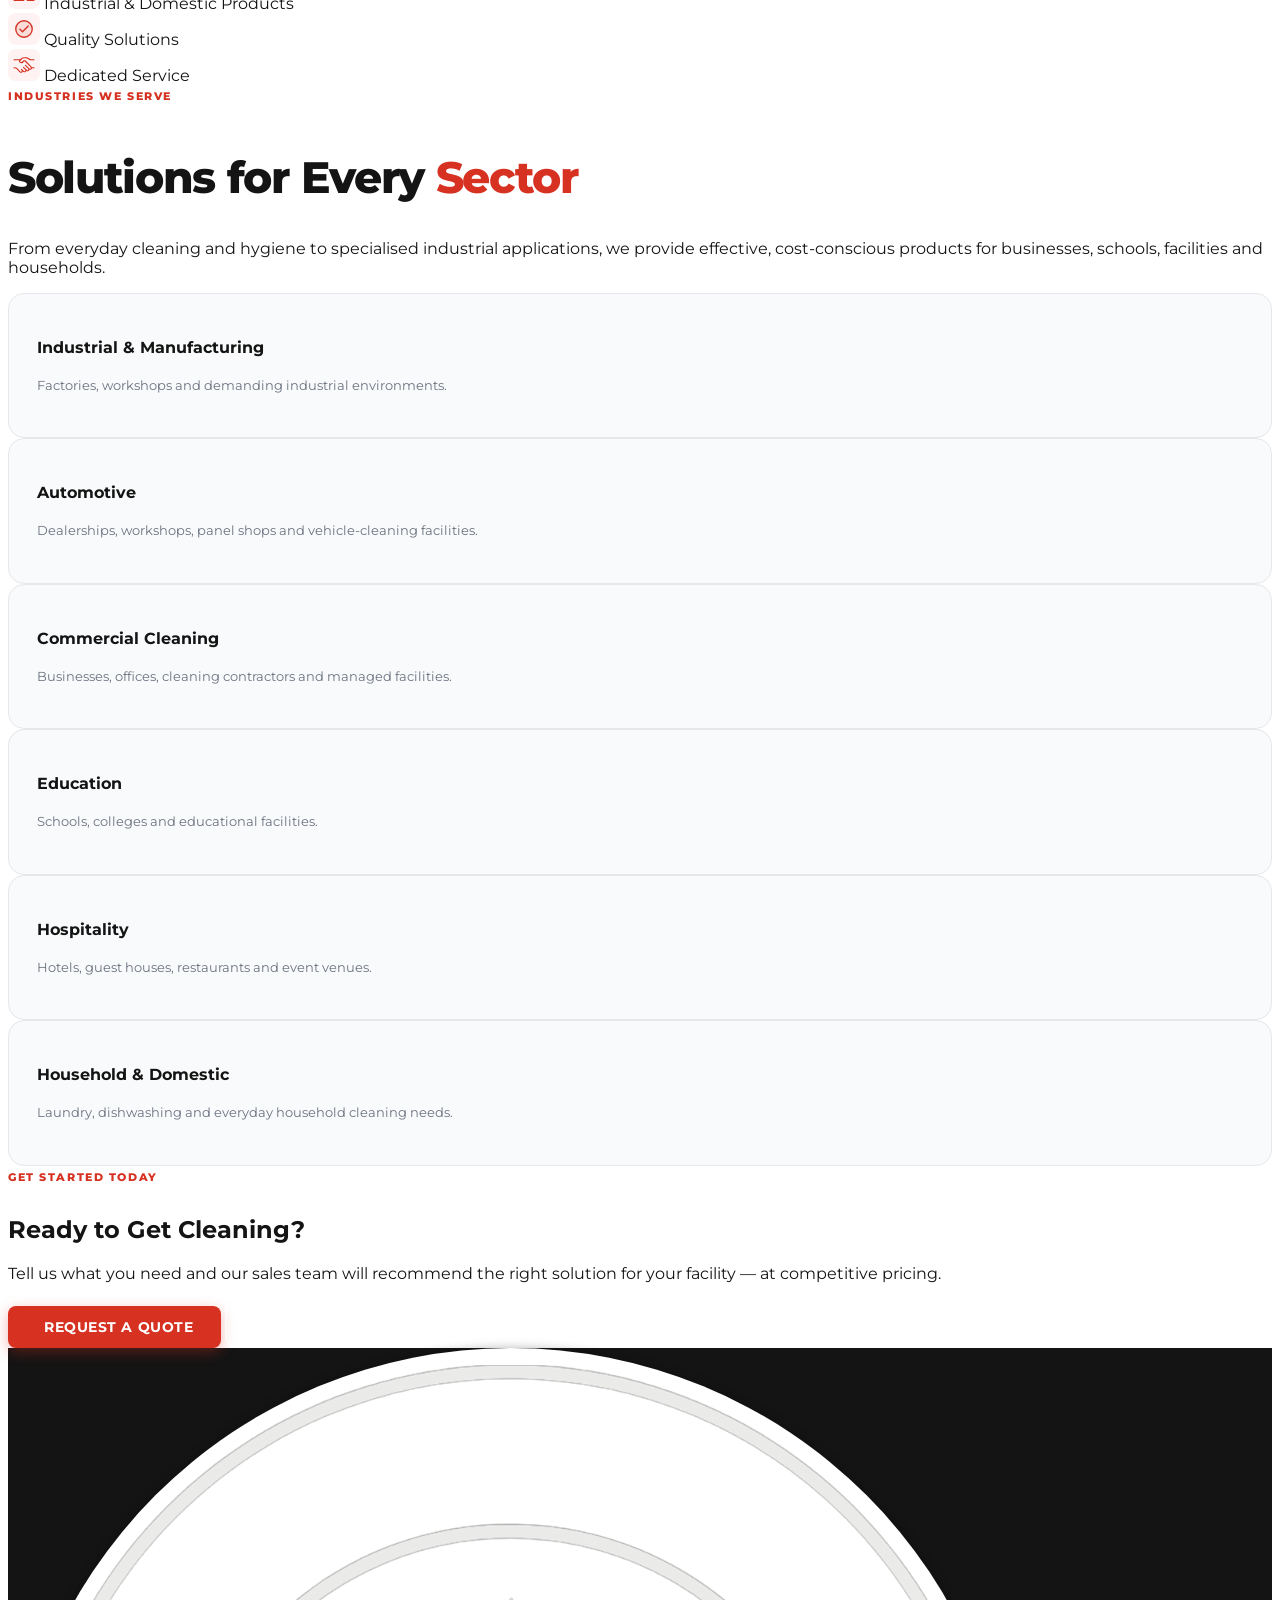
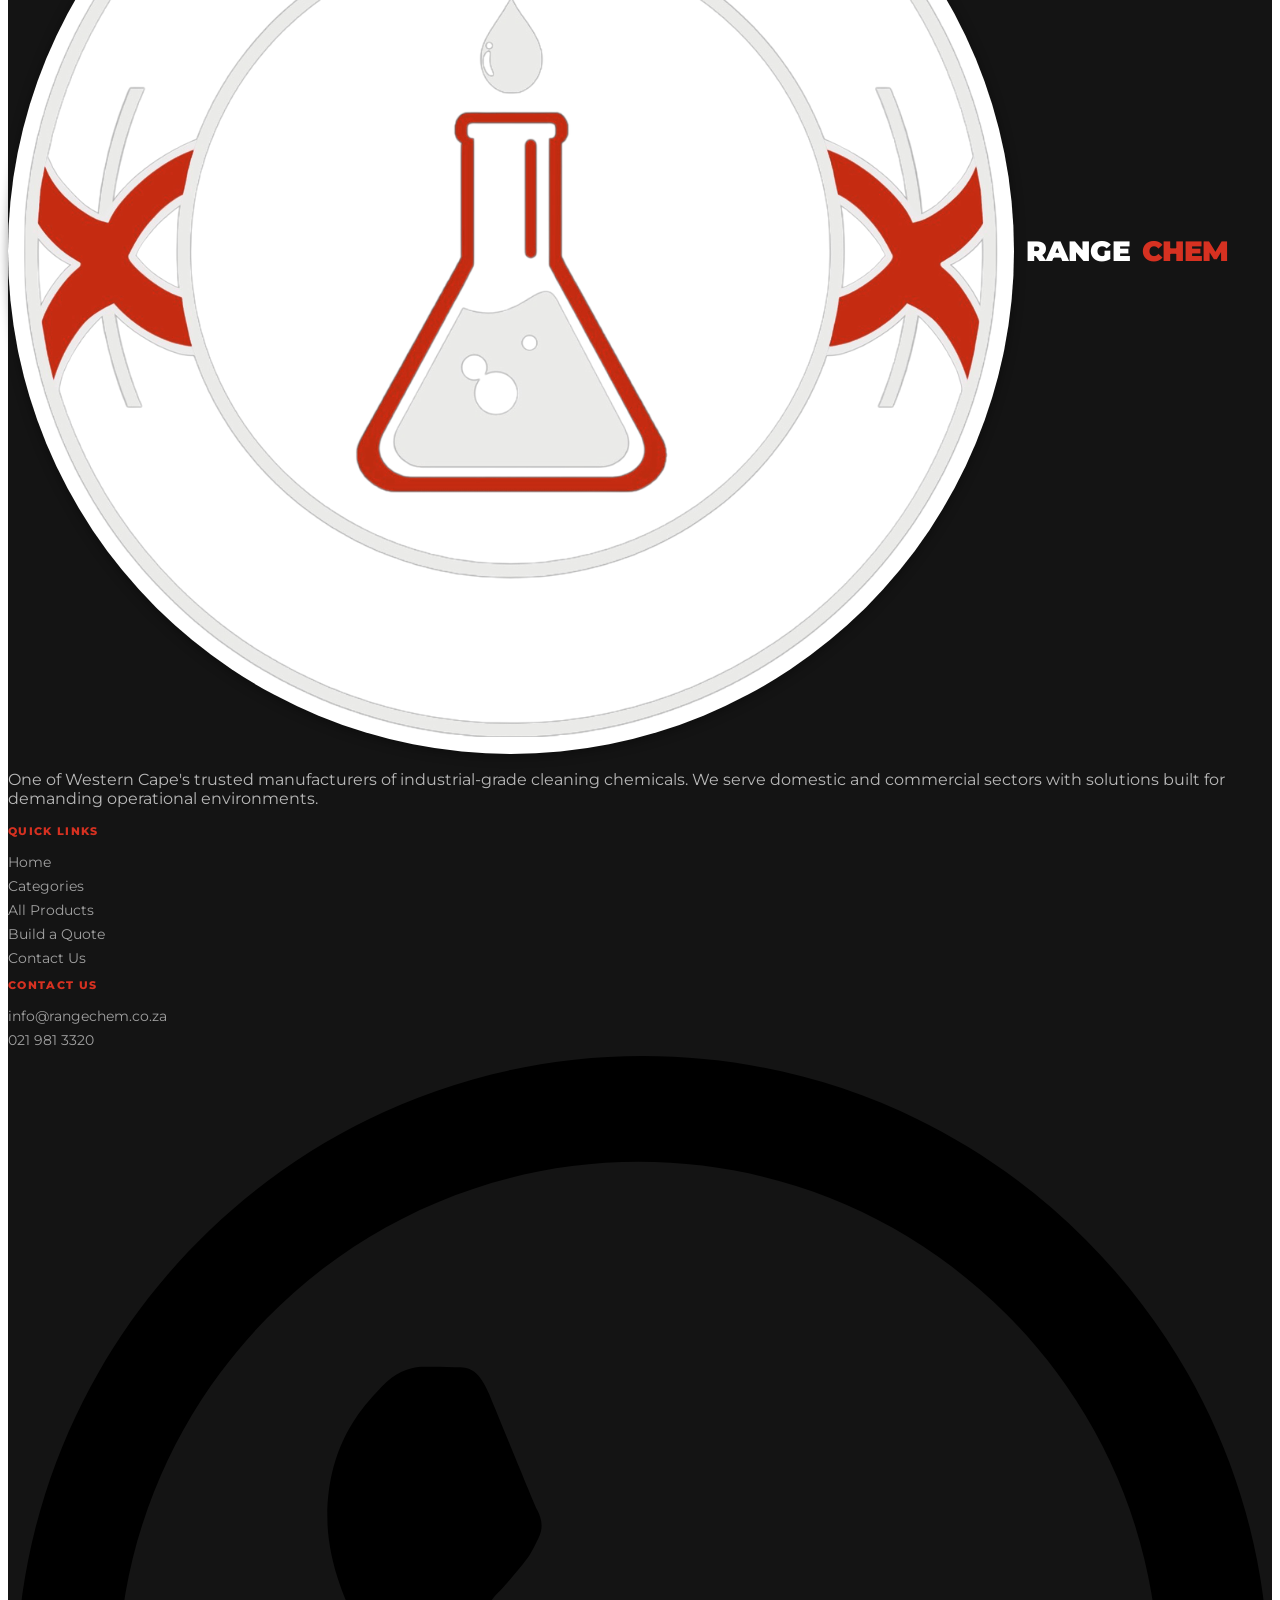
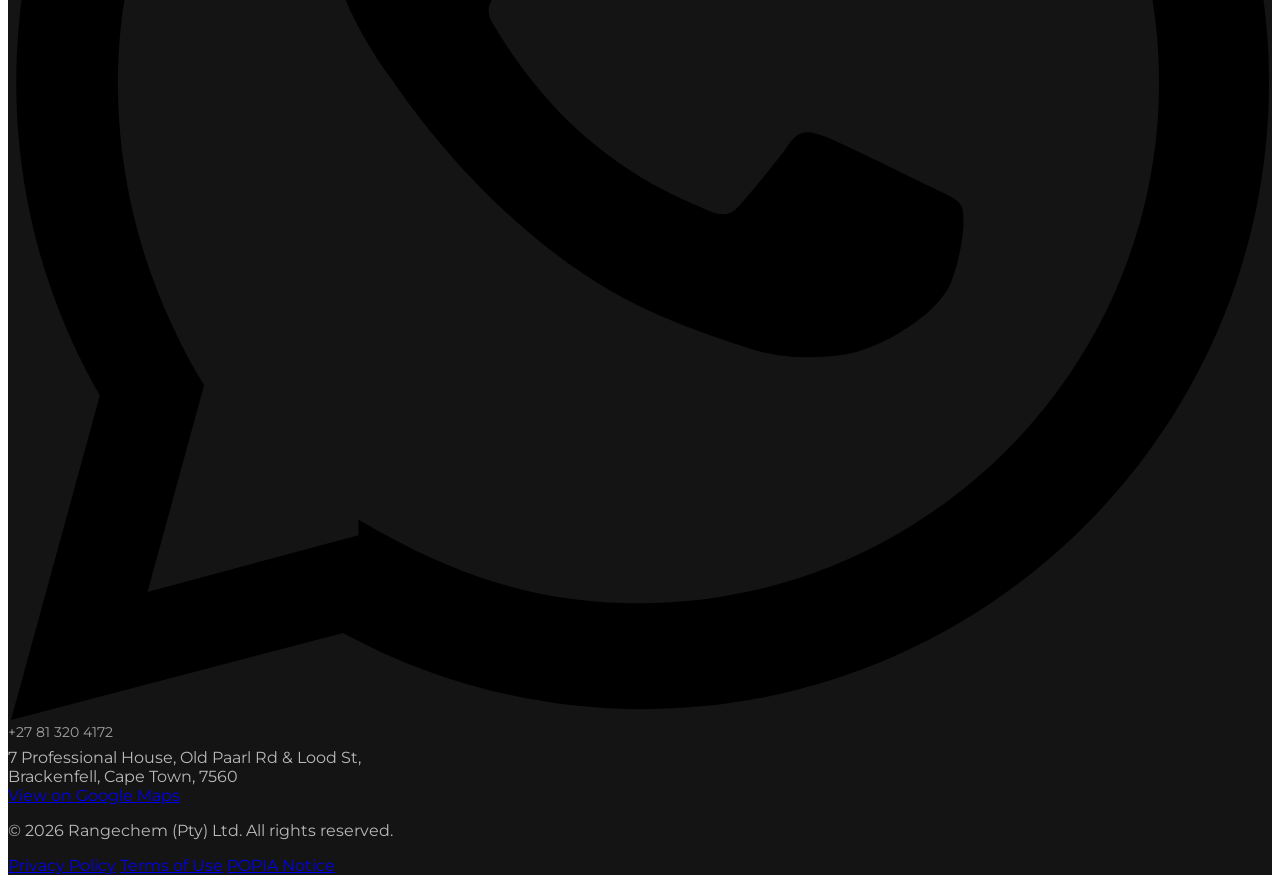
==== commit 9cbf168b: "icon for dedicated service" ====
--- a/index.html
+++ b/index.html
@@ -258,9 +258,7 @@
                             <span class="text-sm font-600 text-gray-800">Quality Solutions</span>
                         </div>
                         <div class="flex items-center gap-2.5">
-                            <div class="w-8 h-8 rounded-lg bg-red-50 flex items-center justify-center flex-shrink-0">
-                                <i data-lucide="users" class="w-4 h-4 text-rc-red"></i>
-                            </div>
+                            <img src="assets/icons/13.4.svg" alt="Dedicated Service" class="w-8 h-8 flex-shrink-0">
                             <span class="text-sm font-600 text-gray-800">Dedicated Service</span>
                         </div>
                     </div>
--- a/css/style.css
+++ b/css/style.css
@@ -1036,8 +1036,8 @@
     position: absolute;
     inset: 0;
     background: radial-gradient(circle at 80% 20%, rgba(214, 49, 33, 0.18) 0%, transparent 50%),
-                radial-gradient(circle at 15% 85%, rgba(214, 49, 33, 0.12) 0%, transparent 40%),
-                linear-gradient(180deg, #141414 0%, #1a1a1a 100%);
+        radial-gradient(circle at 15% 85%, rgba(214, 49, 33, 0.12) 0%, transparent 40%),
+        linear-gradient(180deg, #141414 0%, #1a1a1a 100%);
     pointer-events: none;
 }
 
@@ -1069,8 +1069,10 @@
 
 .category-card {
     display: flex;
-    flex-direction: column;
-    padding: 2rem;
+    flex-direction: row;
+    align-items: center;
+    gap: 1.75rem;
+    padding: 1.75rem;
     background: #ffffff;
     border: 1.5px solid var(--rc-gray-200);
     border-radius: var(--rc-radius-lg);
@@ -1079,6 +1081,15 @@
     position: relative;
     overflow: hidden;
     transition: transform var(--rc-transition), box-shadow var(--rc-transition), border-color var(--rc-transition), background var(--rc-transition);
+}
+
+@media (max-width: 640px) {
+    .category-card {
+        flex-direction: column;
+        align-items: flex-start;
+        gap: 1.25rem;
+        padding: 1.5rem;
+    }
 }
 
 .category-card::before {
@@ -1103,98 +1114,75 @@
     background: var(--rc-red);
 }
 
-.category-card-top {
-    display: flex;
-    align-items: center;
-    justify-content: space-between;
-    margin-bottom: 1.5rem;
-}
-
-.category-icon-box {
-    width: 54px;
-    height: 54px;
-    display: flex;
-    align-items: center;
-    justify-content: center;
-    background: rgba(214, 49, 33, 0.1);
-    color: var(--rc-red);
-    border-radius: 0.85rem;
-    transition: all var(--rc-transition);
-}
-
-.category-card:hover .category-icon-box {
-    background: var(--rc-red);
-    color: #ffffff;
-    transform: scale(1.08) rotate(2deg);
-    box-shadow: 0 6px 18px rgba(214, 49, 33, 0.4);
-}
-
-.category-icon-box img,
-.category-icon-box svg {
-    transition: filter var(--rc-transition);
-}
-
-.category-card:hover .category-icon-box img {
-    filter: brightness(0) invert(1);
-}
-
-.category-svg-box {
-    width: 54px;
-    height: 54px;
+.category-media-box {
+    width: 130px;
+    height: 130px;
+    flex-shrink: 0;
     display: flex;
     align-items: center;
     justify-content: center;
     background: #f8fafc;
     border: 1.5px solid var(--rc-gray-200);
-    border-radius: 0.85rem;
-    padding: 6px;
+    border-radius: 1.1rem;
+    padding: 10px;
     transition: all var(--rc-transition);
 }
 
-.category-card:hover .category-svg-box {
-    background: rgba(255, 255, 255, 0.14);
-    border-color: rgba(214, 49, 33, 0.6);
-    transform: scale(1.12) translateY(-2px);
-    box-shadow: 0 6px 20px rgba(0, 0, 0, 0.35);
-}
-
-.category-svg-box img,
-.category-svg-box svg {
+@media (max-width: 640px) {
+    .category-media-box {
+        width: 100px;
+        height: 100px;
+    }
+}
+
+.category-card:hover .category-media-box {
+    background: rgba(255, 255, 255, 0.12);
+    border-color: rgba(214, 49, 33, 0.5);
+    transform: scale(1.06) translateY(-2px);
+    box-shadow: 0 8px 24px rgba(0, 0, 0, 0.25);
+}
+
+.category-media-box img,
+.category-media-box svg {
     max-width: 100%;
     max-height: 100%;
+    width: 100%;
+    height: 100%;
     object-fit: contain;
-    filter: drop-shadow(0 2px 5px rgba(0, 0, 0, 0.12));
+    filter: drop-shadow(0 2px 8px rgba(0, 0, 0, 0.1));
     transition: transform var(--rc-transition);
 }
 
-.category-card:hover .category-svg-box img,
-.category-card:hover .category-svg-box svg {
-    transform: scale(1.05);
-}
-
-.category-number-badge {
-    font-size: 0.72rem;
-    font-weight: 800;
-    letter-spacing: 0.1em;
-    text-transform: uppercase;
-    padding: 0.3rem 0.75rem;
-    border-radius: 999px;
-    background: var(--rc-gray-100);
-    color: var(--rc-gray-500);
-    transition: all var(--rc-transition);
-}
-
-.category-card:hover .category-number-badge {
-    background: rgba(255, 255, 255, 0.1);
-    color: rgba(255, 255, 255, 0.75);
+@keyframes containerBob {
+
+    0%,
+    100% {
+        transform: translateY(0) scale(1.04);
+    }
+
+    50% {
+        transform: translateY(-6px) scale(1.08);
+    }
+}
+
+.category-card:hover .category-media-box img,
+.category-card:hover .category-media-box svg {
+    animation: containerBob 3.2s ease-in-out infinite;
+}
+
+.category-card-content {
+    display: flex;
+    flex-direction: column;
+    flex: 1;
+    min-width: 0;
 }
 
 .category-card-title {
-    font-size: 1.25rem;
+    font-size: 1.35rem;
     font-weight: 800;
     letter-spacing: -0.02em;
     color: var(--rc-primary);
-    margin-bottom: 0.75rem;
+    margin-bottom: 0.5rem;
     transition: color var(--rc-transition);
 }
 
@@ -1203,11 +1191,10 @@
 }
 
 .category-card-desc {
-    font-size: 0.85rem;
+    font-size: 0.875rem;
     color: var(--rc-gray-500);
-    line-height: 1.65;
-    margin-bottom: 1.75rem;
-    flex: 1;
+    line-height: 1.6;
+    margin-bottom: 1.25rem;
     transition: color var(--rc-transition);
 }
 
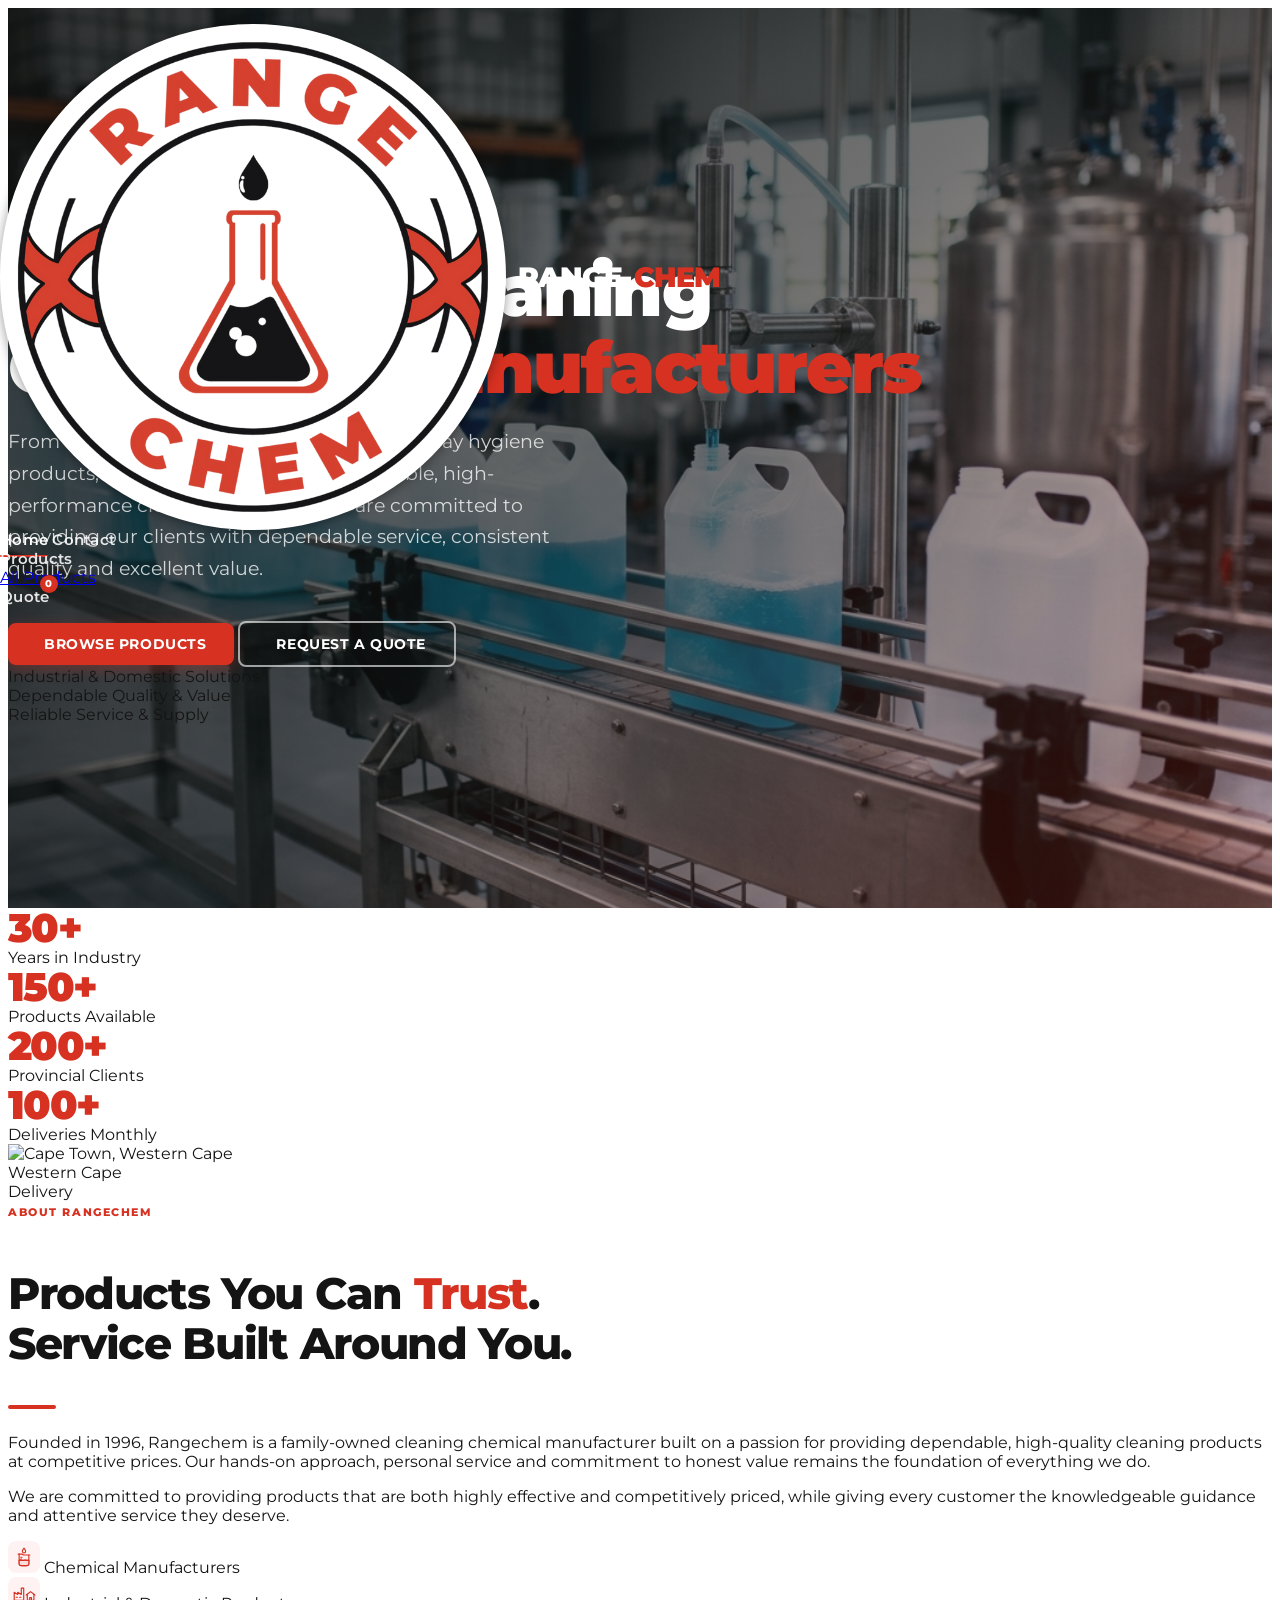
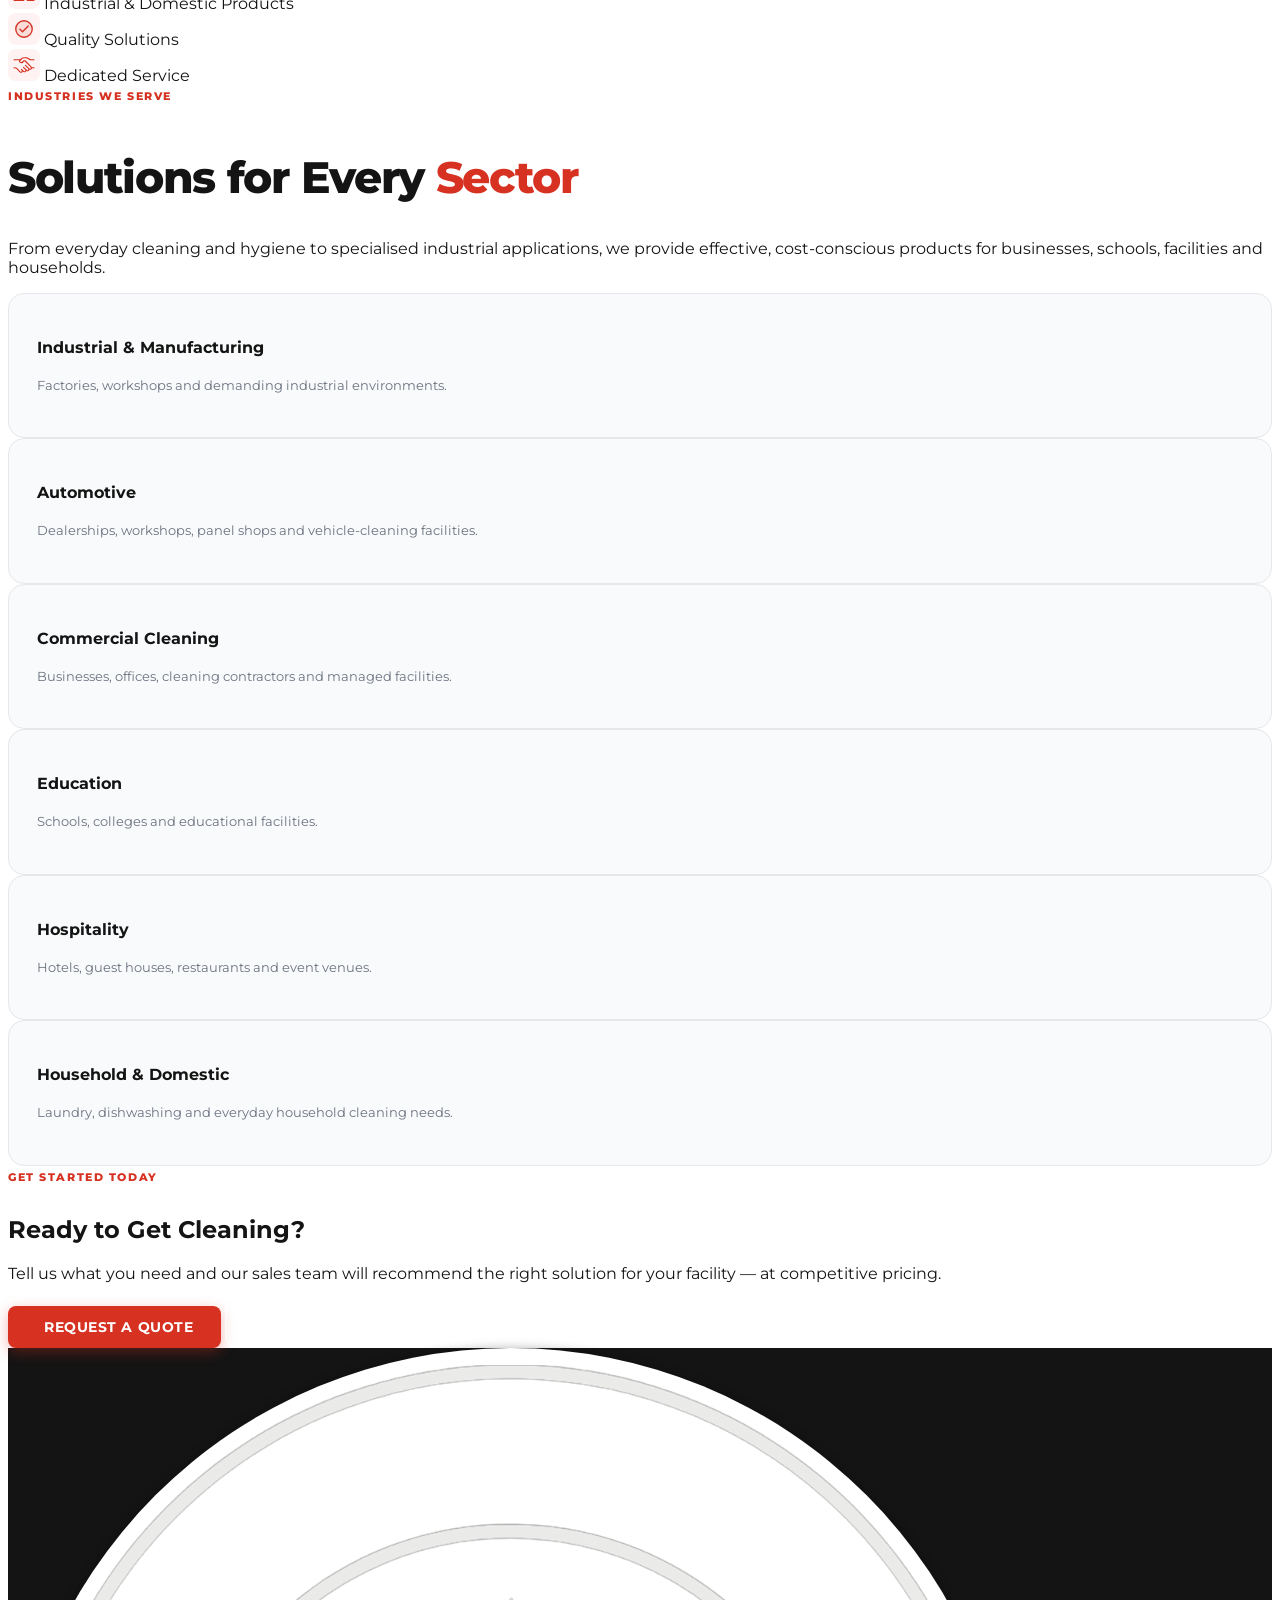
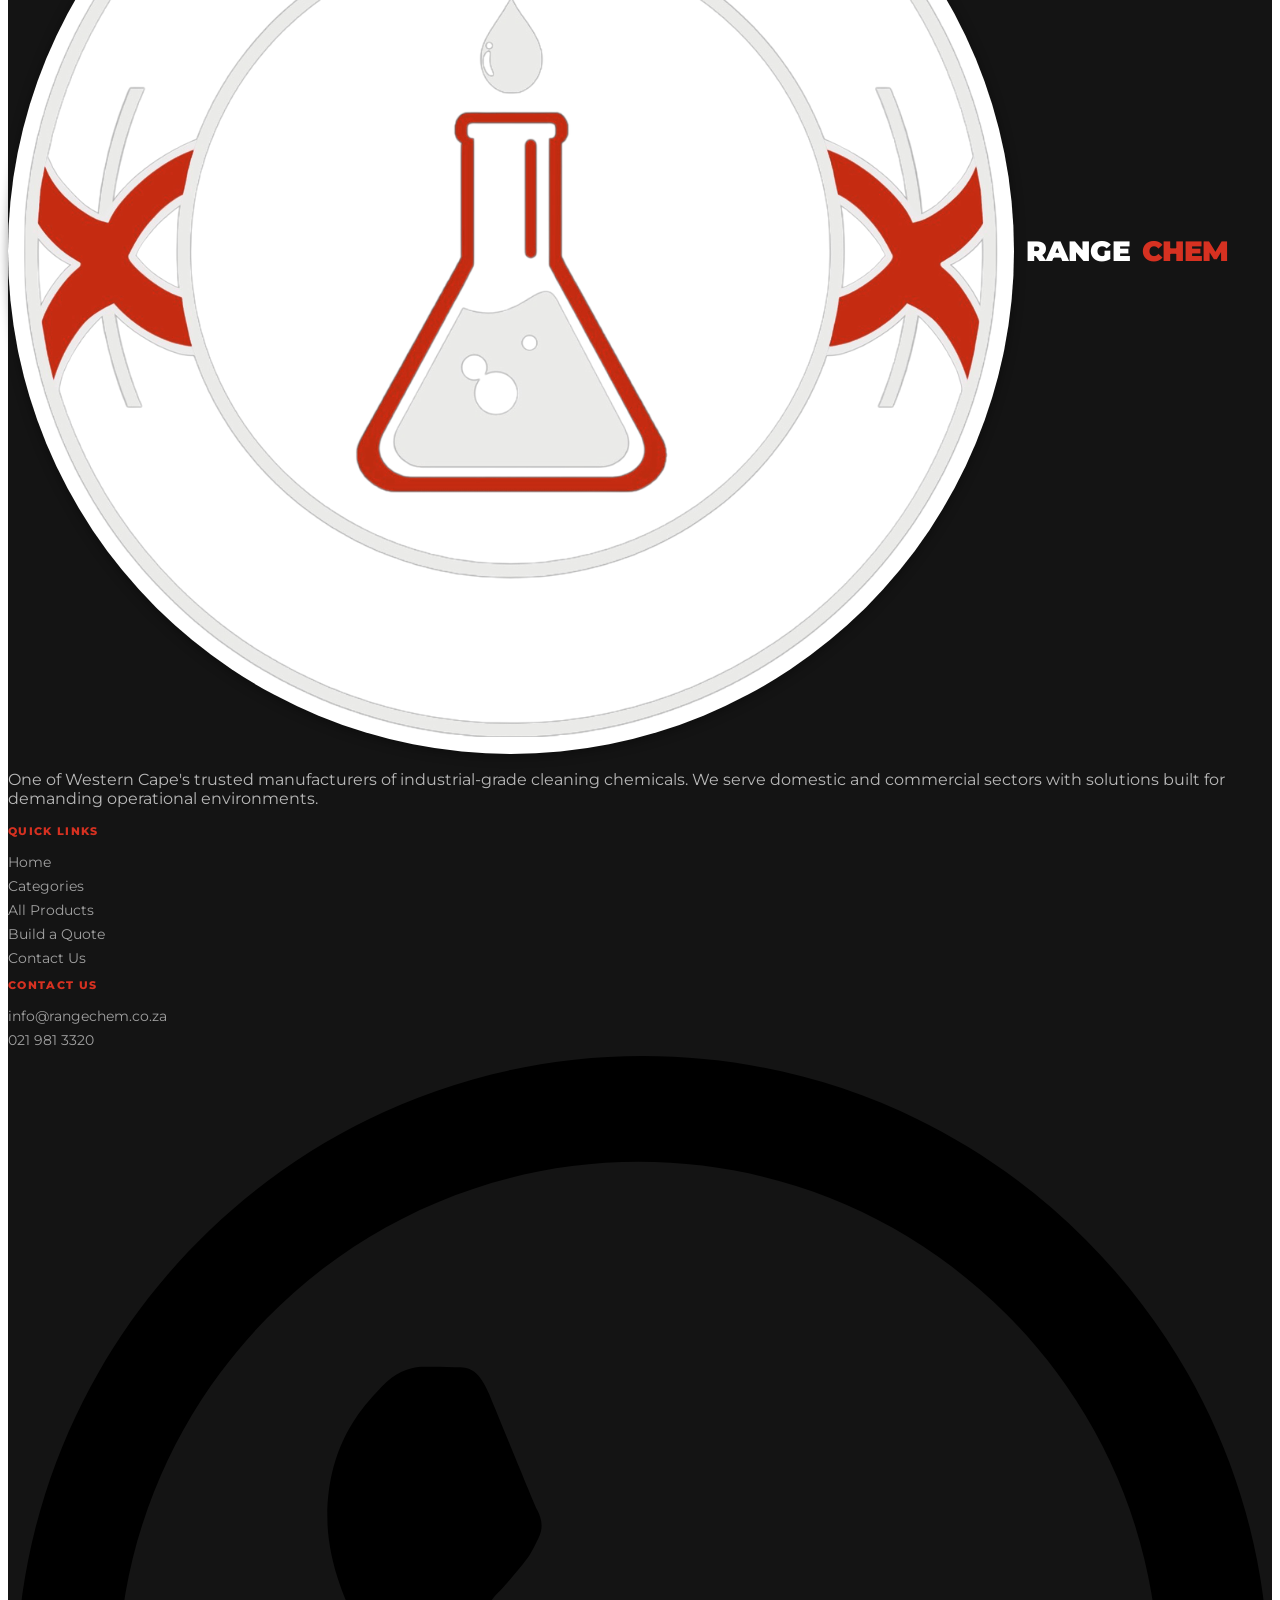
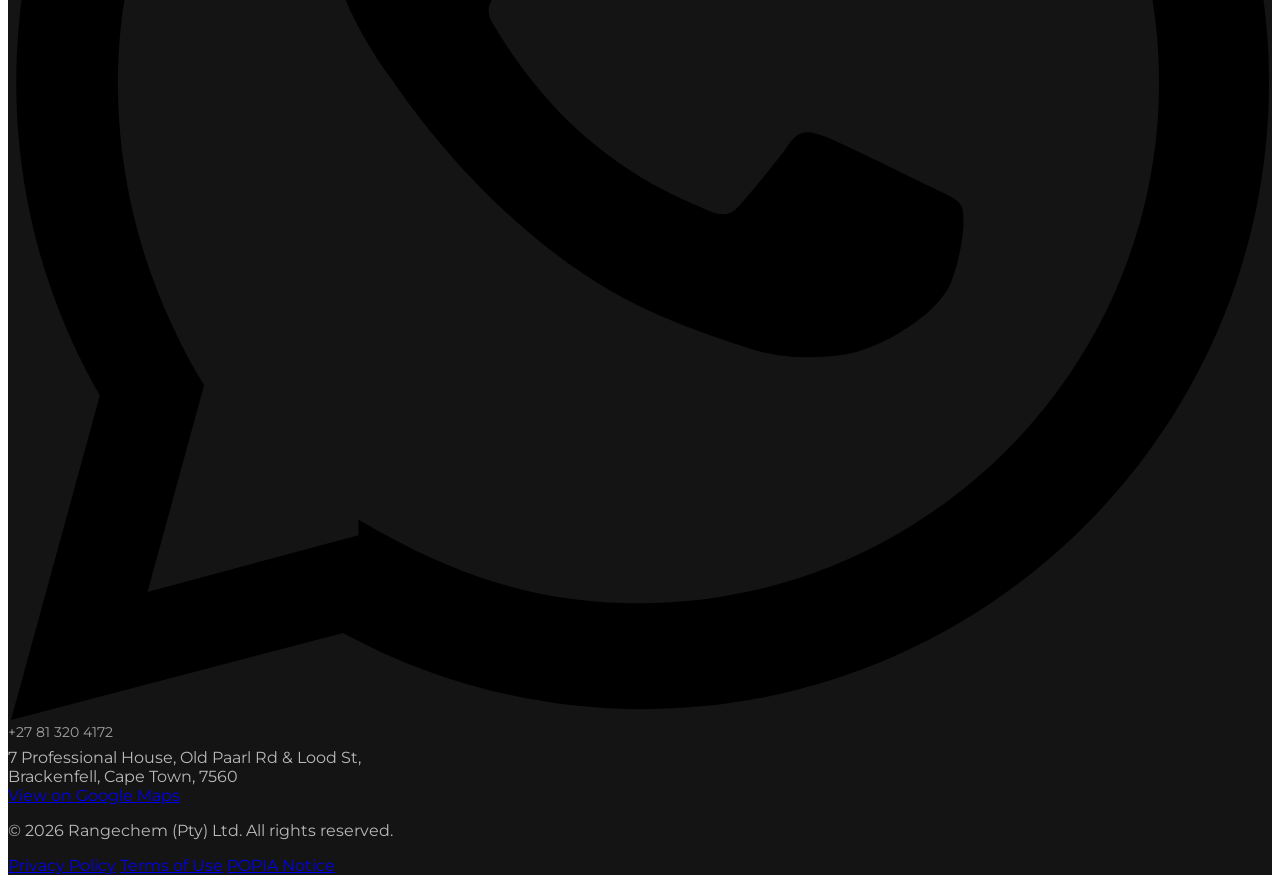
==== commit 0b32cd21: "feat: Implement product import functionality from Excel and add admin product management interface -" ====
--- a/index.html
+++ b/index.html
@@ -52,18 +52,6 @@
                         </a>
                         <div
                             class="absolute top-full left-0 mt-2 w-56 bg-rc-primary border border-white/10 rounded-lg shadow-2xl opacity-0 invisible group-hover:opacity-100 group-hover:visible transition-all duration-200 z-50 py-1.5">
-                            <a href="category.html?type=category-1"
-                                class="block px-4 py-2 text-sm text-white/70 hover:text-white hover:bg-white/5">Category 1</a>
-                            <a href="category.html?type=category-2"
-                                class="block px-4 py-2 text-sm text-white/70 hover:text-white hover:bg-white/5">Category 2</a>
-                            <a href="category.html?type=category-3"
-                                class="block px-4 py-2 text-sm text-white/70 hover:text-white hover:bg-white/5">Category 3</a>
-                            <a href="category.html?type=category-4"
-                                class="block px-4 py-2 text-sm text-white/70 hover:text-white hover:bg-white/5">Category 4</a>
-                            <a href="category.html?type=category-5"
-                                class="block px-4 py-2 text-sm text-white/70 hover:text-white hover:bg-white/5">Category 5</a>
-                            <a href="category.html?type=category-6"
-                                class="block px-4 py-2 text-sm text-white/70 hover:text-white hover:bg-white/5">Category 6</a>
                             <div class="border-t border-white/10 mt-1 pt-1">
                                 <a href="products.html"
                                     class="block px-4 py-2 text-sm font-600 text-rc-red hover:text-white hover:bg-white/5">All
@@ -90,12 +78,6 @@
                 <a href="index.html" class="nav-link py-2 active">Home</a>
                 <a href="#contact" class="nav-link py-2 mobile-anchor">Contact</a>
                 <a href="categories.html" class="nav-link py-2">Products</a>
-                <a href="category.html?type=category-1" class="nav-link py-1.5 pl-4 text-white/60">↳ Category 1</a>
-                <a href="category.html?type=category-2" class="nav-link py-1.5 pl-4 text-white/60">↳ Category 2</a>
-                <a href="category.html?type=category-3" class="nav-link py-1.5 pl-4 text-white/60">↳ Category 3</a>
-                <a href="category.html?type=category-4" class="nav-link py-1.5 pl-4 text-white/60">↳ Category 4</a>
-                <a href="category.html?type=category-5" class="nav-link py-1.5 pl-4 text-white/60">↳ Category 5</a>
-                <a href="category.html?type=category-6" class="nav-link py-1.5 pl-4 text-white/60">↳ Category 6</a>
                 <a href="products.html" class="nav-link py-1.5 pl-4 text-white/80 font-600">↳ All Products</a>
             </div>
         </div>
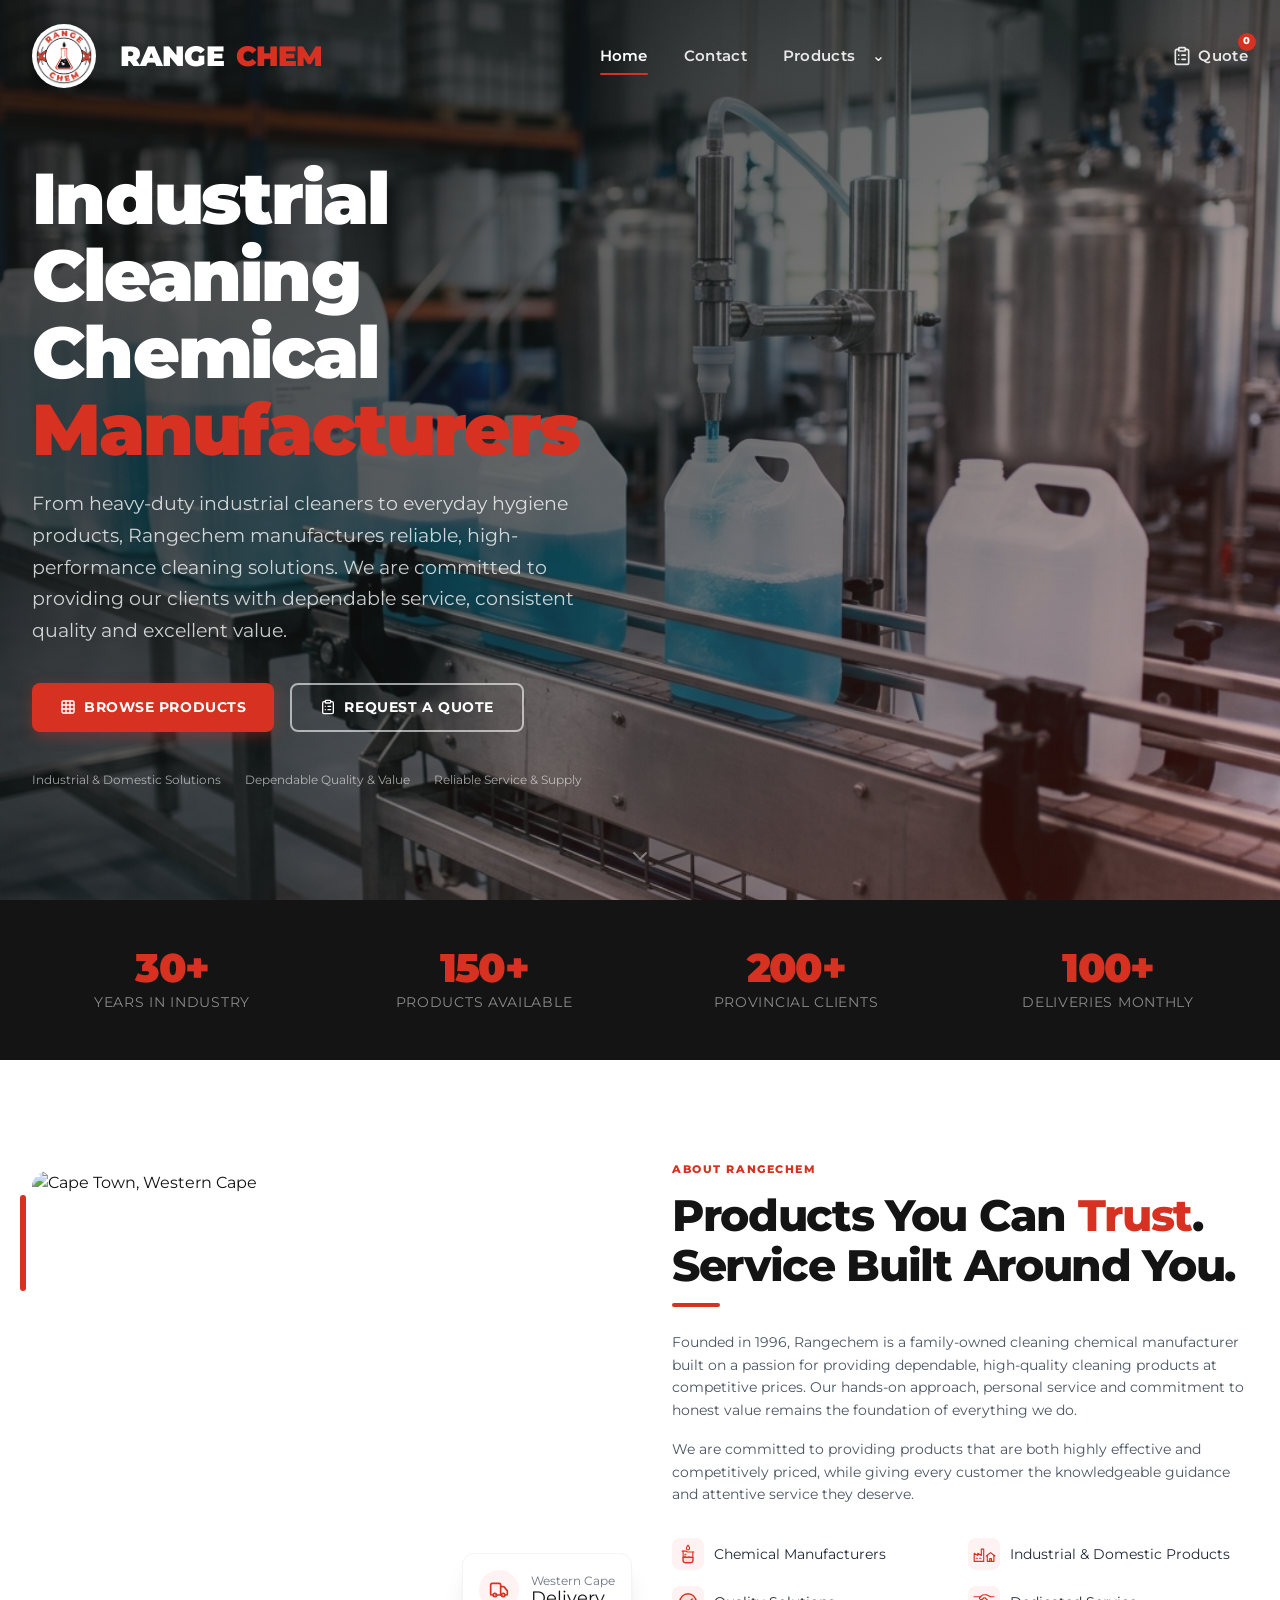
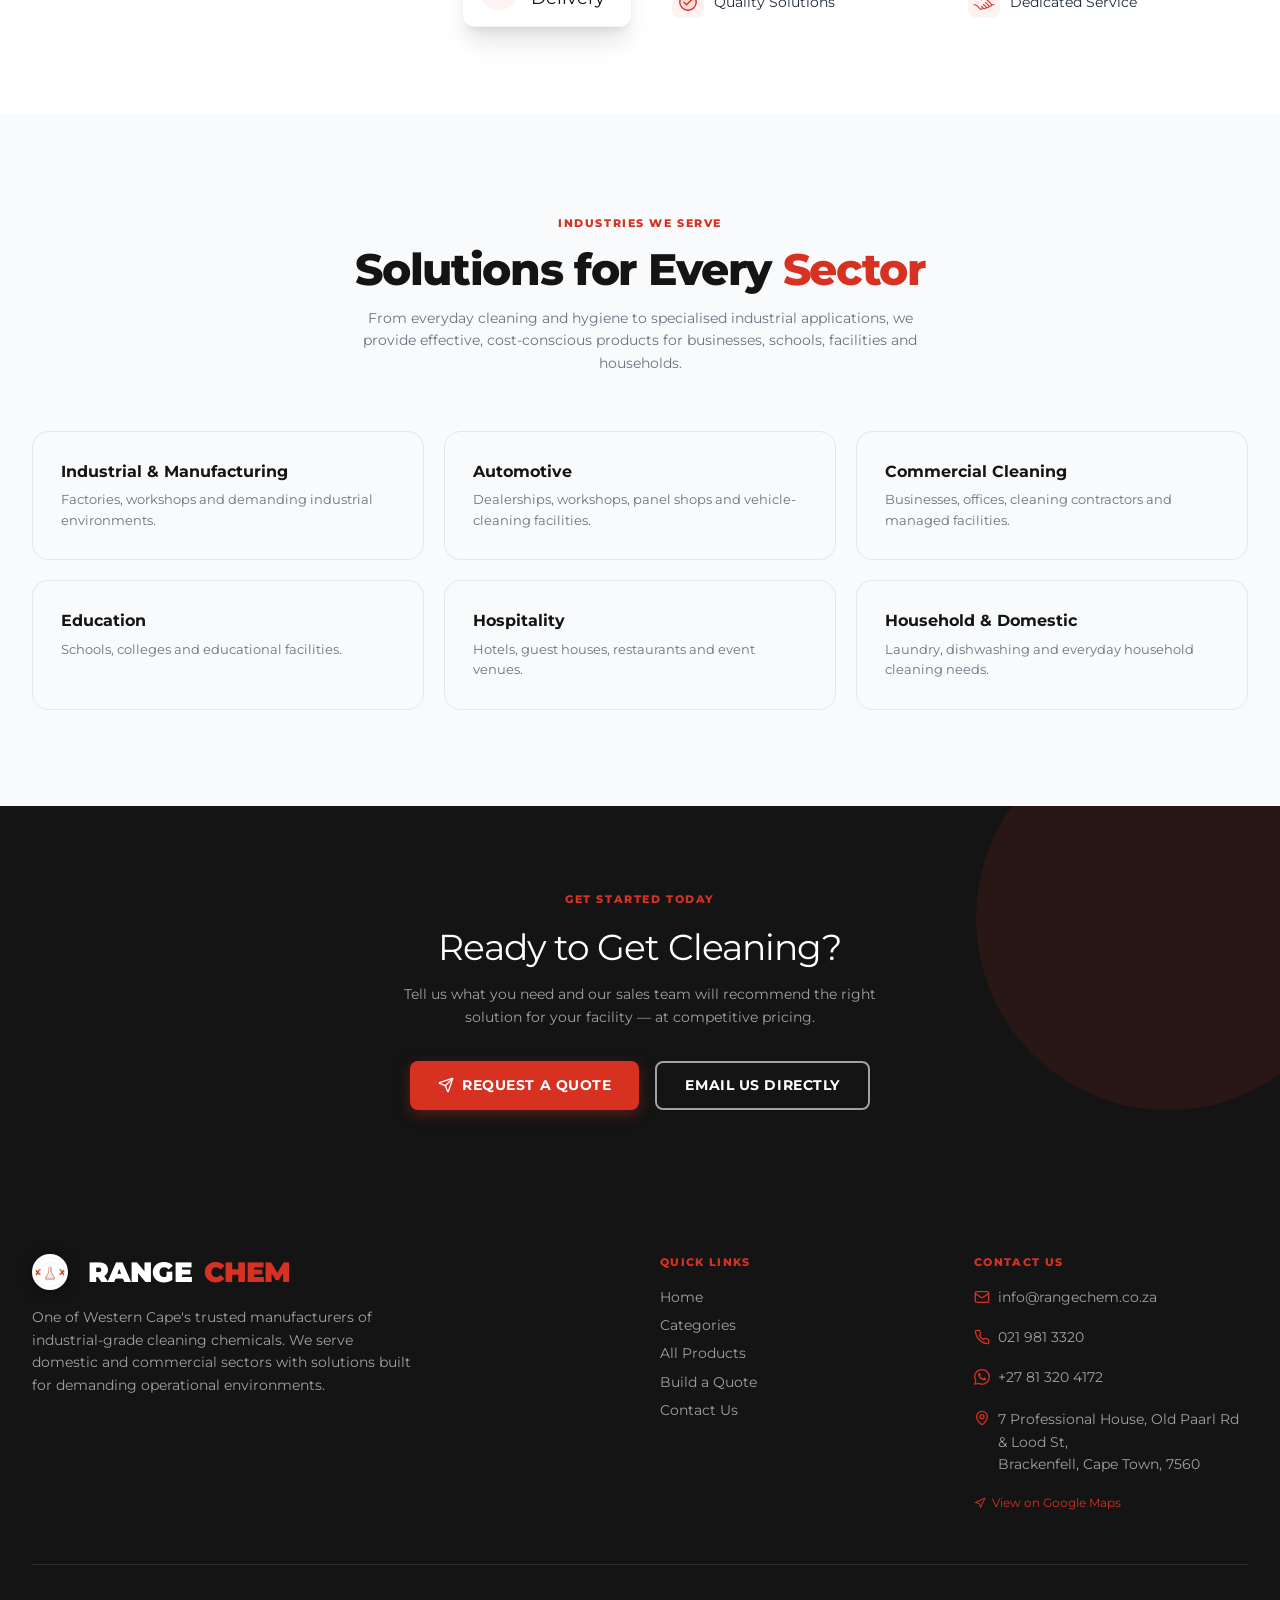
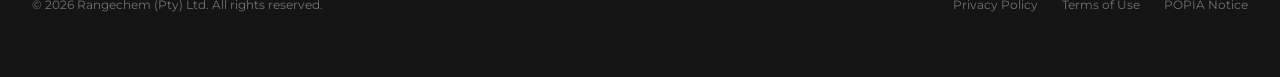
==== commit 1fe94714: "Add unit tests for server functionality using unittest framework - Implement tests for quote creatio" ====
--- a/index.html
+++ b/index.html
@@ -17,19 +17,10 @@
     <link rel="preconnect" href="https://fonts.gstatic.com" crossorigin>
     <link href="https://fonts.googleapis.com/css2?family=Montserrat:wght@400;500;600;700;800;900&display=swap"
         rel="stylesheet">
-    <script src="https://cdn.tailwindcss.com"></script>
-    <script>
-        tailwind.config = {
-            theme: {
-                extend: {
-                    fontFamily: { sans: ['Montserrat', 'system-ui', 'sans-serif'] },
-                    colors: { 'rc-primary': '#141414', 'rc-red': '#d63121', 'rc-red-dark': '#b02519' }
-                }
-            }
-        }
-    </script>
+    <link rel="stylesheet" href="css/home-utilities.css">
     <link rel="stylesheet" href="css/style.css">
-    <script src="https://unpkg.com/lucide@latest/dist/umd/lucide.min.js" defer></script>
+    <link rel="stylesheet" href="css/navigation.css">
+    <script src="js/vendor/lucide.min.js" defer></script>
 </head>
 
 <body class="bg-white font-sans">
@@ -44,21 +35,7 @@
                 <div class="hidden md:flex items-center gap-9">
                     <a href="index.html" class="nav-link active">Home</a>
                     <a href="#contact" class="nav-link">Contact</a>
-                    <div class="relative group">
-                        <a href="categories.html" class="nav-link flex items-center gap-1">
-                            Products
-                            <i data-lucide="chevron-down"
-                                class="w-3.5 h-3.5 transition-transform duration-200 group-hover:rotate-180"></i>
-                        </a>
-                        <div
-                            class="absolute top-full left-0 mt-2 w-56 bg-rc-primary border border-white/10 rounded-lg shadow-2xl opacity-0 invisible group-hover:opacity-100 group-hover:visible transition-all duration-200 z-50 py-1.5">
-                            <div class="border-t border-white/10 mt-1 pt-1">
-                                <a href="products.html"
-                                    class="block px-4 py-2 text-sm font-600 text-rc-red hover:text-white hover:bg-white/5">All
-                                    Products</a>
-                            </div>
-                        </div>
-                    </div>
+                    <div data-products-nav></div>
                 </div>
                 <!-- Quote and Hamburger -->
                 <div class="flex items-center gap-4">
@@ -77,8 +54,7 @@
             <div id="mobile-menu" role="menu" class="px-4">
                 <a href="index.html" class="nav-link py-2 active">Home</a>
                 <a href="#contact" class="nav-link py-2 mobile-anchor">Contact</a>
-                <a href="categories.html" class="nav-link py-2">Products</a>
-                <a href="products.html" class="nav-link py-1.5 pl-4 text-white/80 font-600">↳ All Products</a>
+                <div data-products-nav></div>
             </div>
         </div>
     </nav>
@@ -393,6 +369,7 @@
         </div>
     </footer>
 
+    <script src="js/navigation.js"></script>
     <script src="js/quote.js"></script>
     <script>
         document.addEventListener('DOMContentLoaded', () => {
--- a/css/home-utilities.css
+++ b/css/home-utilities.css
@@ -0,0 +1,2 @@
+/* Precompiled Tailwind 3.4.17 utilities for index.html; no runtime compiler. */
+*, ::before, ::after{--tw-border-spacing-x:0;--tw-border-spacing-y:0;--tw-translate-x:0;--tw-translate-y:0;--tw-rotate:0;--tw-skew-x:0;--tw-skew-y:0;--tw-scale-x:1;--tw-scale-y:1;--tw-pan-x: ;--tw-pan-y: ;--tw-pinch-zoom: ;--tw-scroll-snap-strictness:proximity;--tw-gradient-from-position: ;--tw-gradient-via-position: ;--tw-gradient-to-position: ;--tw-ordinal: ;--tw-slashed-zero: ;--tw-numeric-figure: ;--tw-numeric-spacing: ;--tw-numeric-fraction: ;--tw-ring-inset: ;--tw-ring-offset-width:0px;--tw-ring-offset-color:#fff;--tw-ring-color:rgb(59 130 246 / 0.5);--tw-ring-offset-shadow:0 0 #0000;--tw-ring-shadow:0 0 #0000;--tw-shadow:0 0 #0000;--tw-shadow-colored:0 0 #0000;--tw-blur: ;--tw-brightness: ;--tw-contrast: ;--tw-grayscale: ;--tw-hue-rotate: ;--tw-invert: ;--tw-saturate: ;--tw-sepia: ;--tw-drop-shadow: ;--tw-backdrop-blur: ;--tw-backdrop-brightness: ;--tw-backdrop-contrast: ;--tw-backdrop-grayscale: ;--tw-backdrop-hue-rotate: ;--tw-backdrop-invert: ;--tw-backdrop-opacity: ;--tw-backdrop-saturate: ;--tw-backdrop-sepia: ;--tw-contain-size: ;--tw-contain-layout: ;--tw-contain-paint: ;--tw-contain-style: }::backdrop{--tw-border-spacing-x:0;--tw-border-spacing-y:0;--tw-translate-x:0;--tw-translate-y:0;--tw-rotate:0;--tw-skew-x:0;--tw-skew-y:0;--tw-scale-x:1;--tw-scale-y:1;--tw-pan-x: ;--tw-pan-y: ;--tw-pinch-zoom: ;--tw-scroll-snap-strictness:proximity;--tw-gradient-from-position: ;--tw-gradient-via-position: ;--tw-gradient-to-position: ;--tw-ordinal: ;--tw-slashed-zero: ;--tw-numeric-figure: ;--tw-numeric-spacing: ;--tw-numeric-fraction: ;--tw-ring-inset: ;--tw-ring-offset-width:0px;--tw-ring-offset-color:#fff;--tw-ring-color:rgb(59 130 246 / 0.5);--tw-ring-offset-shadow:0 0 #0000;--tw-ring-shadow:0 0 #0000;--tw-shadow:0 0 #0000;--tw-shadow-colored:0 0 #0000;--tw-blur: ;--tw-brightness: ;--tw-contrast: ;--tw-grayscale: ;--tw-hue-rotate: ;--tw-invert: ;--tw-saturate: ;--tw-sepia: ;--tw-drop-shadow: ;--tw-backdrop-blur: ;--tw-backdrop-brightness: ;--tw-backdrop-contrast: ;--tw-backdrop-grayscale: ;--tw-backdrop-hue-rotate: ;--tw-backdrop-invert: ;--tw-backdrop-opacity: ;--tw-backdrop-saturate: ;--tw-backdrop-sepia: ;--tw-contain-size: ;--tw-contain-layout: ;--tw-contain-paint: ;--tw-contain-style: }/* ! tailwindcss v3.4.17 | MIT License | https://tailwindcss.com */*,::after,::before{box-sizing:border-box;border-width:0;border-style:solid;border-color:#e5e7eb}::after,::before{--tw-content:''}:host,html{line-height:1.5;-webkit-text-size-adjust:100%;-moz-tab-size:4;tab-size:4;font-family:Montserrat, system-ui, sans-serif;font-feature-settings:normal;font-variation-settings:normal;-webkit-tap-highlight-color:transparent}body{margin:0;line-height:inherit}hr{height:0;color:inherit;border-top-width:1px}abbr:where([title]){-webkit-text-decoration:underline dotted;text-decoration:underline dotted}h1,h2,h3,h4,h5,h6{font-size:inherit;font-weight:inherit}a{color:inherit;text-decoration:inherit}b,strong{font-weight:bolder}code,kbd,pre,samp{font-family:ui-monospace, SFMono-Regular, Menlo, Monaco, Consolas, "Liberation Mono", "Courier New", monospace;font-feature-settings:normal;font-variation-settings:normal;font-size:1em}small{font-size:80%}sub,sup{font-size:75%;line-height:0;position:relative;vertical-align:baseline}sub{bottom:-.25em}sup{top:-.5em}table{text-indent:0;border-color:inherit;border-collapse:collapse}button,input,optgroup,select,textarea{font-family:inherit;font-feature-settings:inherit;font-variation-settings:inherit;font-size:100%;font-weight:inherit;line-height:inherit;letter-spacing:inherit;color:inherit;margin:0;padding:0}button,select{text-transform:none}button,input:where([type=button]),input:where([type=reset]),input:where([type=submit]){-webkit-appearance:button;background-color:transparent;background-image:none}:-moz-focusring{outline:auto}:-moz-ui-invalid{box-shadow:none}progress{vertical-align:baseline}::-webkit-inner-spin-button,::-webkit-outer-spin-button{height:auto}[type=search]{-webkit-appearance:textfield;outline-offset:-2px}::-webkit-search-decoration{-webkit-appearance:none}::-webkit-file-upload-button{-webkit-appearance:button;font:inherit}summary{display:list-item}blockquote,dd,dl,figure,h1,h2,h3,h4,h5,h6,hr,p,pre{margin:0}fieldset{margin:0;padding:0}legend{padding:0}menu,ol,ul{list-style:none;margin:0;padding:0}dialog{padding:0}textarea{resize:vertical}input::placeholder,textarea::placeholder{opacity:1;color:#9ca3af}[role=button],button{cursor:pointer}:disabled{cursor:default}audio,canvas,embed,iframe,img,object,svg,video{display:block;vertical-align:middle}img,video{max-width:100%;height:auto}[hidden]:where(:not([hidden=until-found])){display:none}.pointer-events-none{pointer-events:none}.visible{visibility:visible}.absolute{position:absolute}.relative{position:relative}.-bottom-20{bottom:-5rem}.-bottom-6{bottom:-1.5rem}.-left-20{left:-5rem}.-left-3{left:-0.75rem}.-right-20{right:-5rem}.-right-6{right:-1.5rem}.-top-20{top:-5rem}.bottom-8{bottom:2rem}.left-1\/2{left:50%}.top-6{top:1.5rem}.z-10{z-index:10}.mx-auto{margin-left:auto;margin-right:auto}.mr-3{margin-right:0.75rem}.mb-0{margin-bottom:0px}.mb-12{margin-bottom:3rem}.mb-14{margin-bottom:3.5rem}.mb-3{margin-bottom:0.75rem}.mb-4{margin-bottom:1rem}.mb-8{margin-bottom:2rem}.mr-2{margin-right:0.5rem}.mt-0\.5{margin-top:0.125rem}.mt-1{margin-top:0.25rem}.mt-10{margin-top:2.5rem}.mt-2{margin-top:0.5rem}.mt-3{margin-top:0.75rem}.mt-5{margin-top:1.25rem}.inline-block{display:inline-block}.flex{display:flex}.inline-flex{display:inline-flex}.grid{display:grid}.hidden{display:none}.aspect-\[4\/3\]{aspect-ratio:4/3}.h-12{height:3rem}.h-5{height:1.25rem}.h-6{height:1.5rem}.h-10{height:2.5rem}.h-24{height:6rem}.h-3{height:0.75rem}.h-4{height:1rem}.h-8{height:2rem}.h-80{height:20rem}.h-9{height:2.25rem}.h-96{height:24rem}.h-full{height:100%}.w-5{width:1.25rem}.w-6{width:1.5rem}.w-auto{width:auto}.w-full{width:100%}.w-1\.5{width:0.375rem}.w-10{width:2.5rem}.w-3{width:0.75rem}.w-4{width:1rem}.w-8{width:2rem}.w-80{width:20rem}.w-96{width:24rem}.max-w-7xl{max-width:80rem}.max-w-2xl{max-width:42rem}.max-w-4xl{max-width:56rem}.max-w-lg{max-width:32rem}.max-w-sm{max-width:24rem}.max-w-xl{max-width:36rem}.flex-shrink-0{flex-shrink:0}.-translate-x-1\/2{--tw-translate-x:-50%;transform:translate(var(--tw-translate-x), var(--tw-translate-y)) rotate(var(--tw-rotate)) skewX(var(--tw-skew-x)) skewY(var(--tw-skew-y)) scaleX(var(--tw-scale-x)) scaleY(var(--tw-scale-y))}@keyframes bounce{0%, 100%{transform:translateY(-25%);animation-timing-function:cubic-bezier(0.8,0,1,1)}50%{transform:none;animation-timing-function:cubic-bezier(0,0,0.2,1)}}.animate-bounce{animation:bounce 1s infinite}.grid-cols-1{grid-template-columns:repeat(1, minmax(0, 1fr))}.grid-cols-2{grid-template-columns:repeat(2, minmax(0, 1fr))}.flex-col{flex-direction:column}.flex-wrap{flex-wrap:wrap}.items-start{align-items:flex-start}.items-center{align-items:center}.justify-center{justify-content:center}.justify-between{justify-content:space-between}.gap-1\.5{gap:0.375rem}.gap-4{gap:1rem}.gap-9{gap:2.25rem}.gap-10{gap:2.5rem}.gap-16{gap:4rem}.gap-2{gap:0.5rem}.gap-2\.5{gap:0.625rem}.gap-3{gap:0.75rem}.gap-5{gap:1.25rem}.gap-6{gap:1.5rem}.gap-8{gap:2rem}.overflow-hidden{overflow:hidden}.rounded-2xl{border-radius:1rem}.rounded-full{border-radius:9999px}.rounded-xl{border-radius:0.75rem}.border{border-width:1px}.border-t{border-top-width:1px}.border-gray-100{--tw-border-opacity:1;border-color:rgb(243 244 246 / var(--tw-border-opacity, 1))}.border-white\/10{border-color:rgb(255 255 255 / 0.1)}.bg-white{--tw-bg-opacity:1;background-color:rgb(255 255 255 / var(--tw-bg-opacity, 1))}.bg-gray-50{--tw-bg-opacity:1;background-color:rgb(249 250 251 / var(--tw-bg-opacity, 1))}.bg-rc-primary{--tw-bg-opacity:1;background-color:rgb(20 20 20 / var(--tw-bg-opacity, 1))}.bg-rc-red{--tw-bg-opacity:1;background-color:rgb(214 49 33 / var(--tw-bg-opacity, 1))}.bg-rc-red\/10{background-color:rgb(214 49 33 / 0.1)}.bg-red-50{--tw-bg-opacity:1;background-color:rgb(254 242 242 / var(--tw-bg-opacity, 1))}.fill-current{fill:currentColor}.object-cover{object-fit:cover}.p-1{padding:0.25rem}.p-4{padding:1rem}.px-4{padding-left:1rem;padding-right:1rem}.py-2{padding-top:0.5rem;padding-bottom:0.5rem}.py-12{padding-top:3rem;padding-bottom:3rem}.py-16{padding-top:4rem;padding-bottom:4rem}.py-20{padding-top:5rem;padding-bottom:5rem}.py-24{padding-top:6rem;padding-bottom:6rem}.pb-20{padding-bottom:5rem}.pt-28{padding-top:7rem}.pt-8{padding-top:2rem}.text-center{text-align:center}.font-sans{font-family:Montserrat, system-ui, sans-serif}.text-3xl{font-size:1.875rem;line-height:2.25rem}.text-lg{font-size:1.125rem;line-height:1.75rem}.text-sm{font-size:0.875rem;line-height:1.25rem}.text-xs{font-size:0.75rem;line-height:1rem}.uppercase{text-transform:uppercase}.leading-none{line-height:1}.leading-relaxed{line-height:1.625}.tracking-tight{letter-spacing:-0.025em}.tracking-wider{letter-spacing:0.05em}.text-white{--tw-text-opacity:1;color:rgb(255 255 255 / var(--tw-text-opacity, 1))}.text-gray-500{--tw-text-opacity:1;color:rgb(107 114 128 / var(--tw-text-opacity, 1))}.text-gray-600{--tw-text-opacity:1;color:rgb(75 85 99 / var(--tw-text-opacity, 1))}.text-gray-800{--tw-text-opacity:1;color:rgb(31 41 55 / var(--tw-text-opacity, 1))}.text-rc-primary{--tw-text-opacity:1;color:rgb(20 20 20 / var(--tw-text-opacity, 1))}.text-rc-red{--tw-text-opacity:1;color:rgb(214 49 33 / var(--tw-text-opacity, 1))}.text-red-400{--tw-text-opacity:1;color:rgb(248 113 113 / var(--tw-text-opacity, 1))}.text-white\/40{color:rgb(255 255 255 / 0.4)}.text-white\/50{color:rgb(255 255 255 / 0.5)}.text-white\/60{color:rgb(255 255 255 / 0.6)}.shadow-xl{--tw-shadow:0 20px 25px -5px rgb(0 0 0 / 0.1), 0 8px 10px -6px rgb(0 0 0 / 0.1);--tw-shadow-colored:0 20px 25px -5px var(--tw-shadow-color), 0 8px 10px -6px var(--tw-shadow-color);box-shadow:var(--tw-ring-offset-shadow, 0 0 #0000), var(--tw-ring-shadow, 0 0 #0000), var(--tw-shadow)}.transition-colors{transition-property:color, background-color, border-color, fill, stroke, -webkit-text-decoration-color;transition-property:color, background-color, border-color, text-decoration-color, fill, stroke;transition-property:color, background-color, border-color, text-decoration-color, fill, stroke, -webkit-text-decoration-color;transition-timing-function:cubic-bezier(0.4, 0, 0.2, 1);transition-duration:150ms}.duration-200{transition-duration:200ms}.hover\:text-white:hover{--tw-text-opacity:1;color:rgb(255 255 255 / var(--tw-text-opacity, 1))}.hover\:text-white\/70:hover{color:rgb(255 255 255 / 0.7)}@media (min-width: 640px){.sm\:inline{display:inline}.sm\:h-14{height:3.5rem}.sm\:grid-cols-2{grid-template-columns:repeat(2, minmax(0, 1fr))}.sm\:flex-row{flex-direction:row}.sm\:px-6{padding-left:1.5rem;padding-right:1.5rem}.sm\:pt-32{padding-top:8rem}}@media (min-width: 768px){.md\:flex{display:flex}.md\:hidden{display:none}.md\:h-16{height:4rem}.md\:grid-cols-2{grid-template-columns:repeat(2, minmax(0, 1fr))}.md\:grid-cols-4{grid-template-columns:repeat(4, minmax(0, 1fr))}.md\:text-4xl{font-size:2.25rem;line-height:2.5rem}}@media (min-width: 1024px){.lg\:col-span-2{grid-column:span 2 / span 2}.lg\:grid-cols-2{grid-template-columns:repeat(2, minmax(0, 1fr))}.lg\:grid-cols-3{grid-template-columns:repeat(3, minmax(0, 1fr))}.lg\:grid-cols-4{grid-template-columns:repeat(4, minmax(0, 1fr))}.lg\:px-8{padding-left:2rem;padding-right:2rem}}
--- a/css/navigation.css
+++ b/css/navigation.css
@@ -0,0 +1,11 @@
+[data-products-nav]{position:relative;display:inline-flex;align-items:center;gap:6px}
+.products-toggle{display:inline-grid;place-items:center;width:34px;min-height:40px;padding:0!important;border:0;background:transparent!important;color:white;cursor:pointer;font:inherit;border-radius:4px}
+.products-menu{display:none;position:absolute;top:100%;left:0;min-width:245px;max-height:70vh;overflow-y:auto;background:#141414;border:1px solid #ffffff26;border-radius:10px;padding:8px;box-shadow:0 14px 36px #0005;z-index:1100}
+.products-menu a{display:block;padding:10px 13px;color:#eee!important;text-decoration:none;font-size:13px;font-weight:600;line-height:1.4}
+.products-menu>a{color:#ff7668!important}
+.products-menu>a:last-child{border-top:1px solid #ffffff26;margin-top:5px}
+.products-menu a:hover,.products-menu a:focus-visible{background:#ffffff12;border-radius:5px}
+[data-products-nav].is-open>.products-menu{display:block}
+:focus-visible{outline:3px solid #ed7569;outline-offset:4px}
+@media(max-width:767px){#mobile-menu [data-products-nav]{display:flex;flex-wrap:wrap}#mobile-menu .products-menu{position:static;flex-basis:100%;max-height:45vh}}
+@media(max-width:760px){.store-nav .products-menu{left:auto;right:-65px;min-width:235px;max-width:calc(100vw - 36px)}}
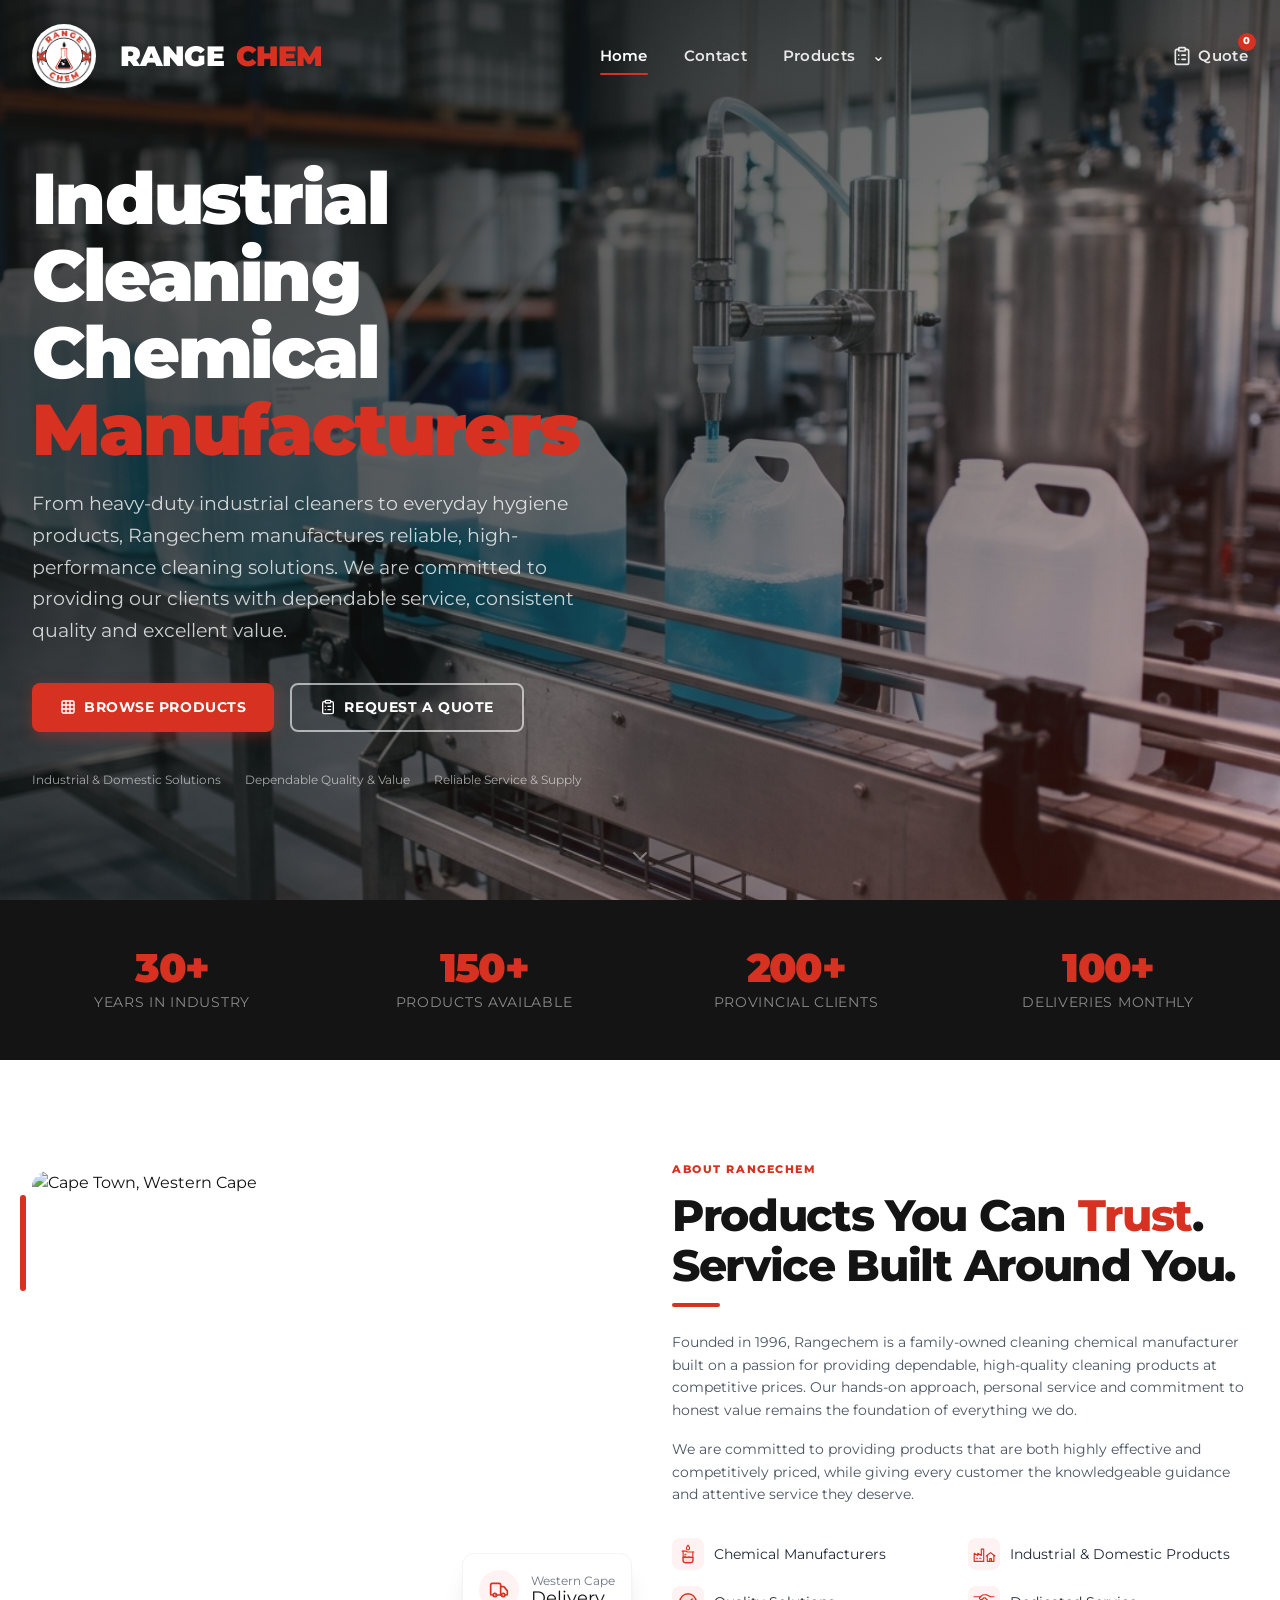
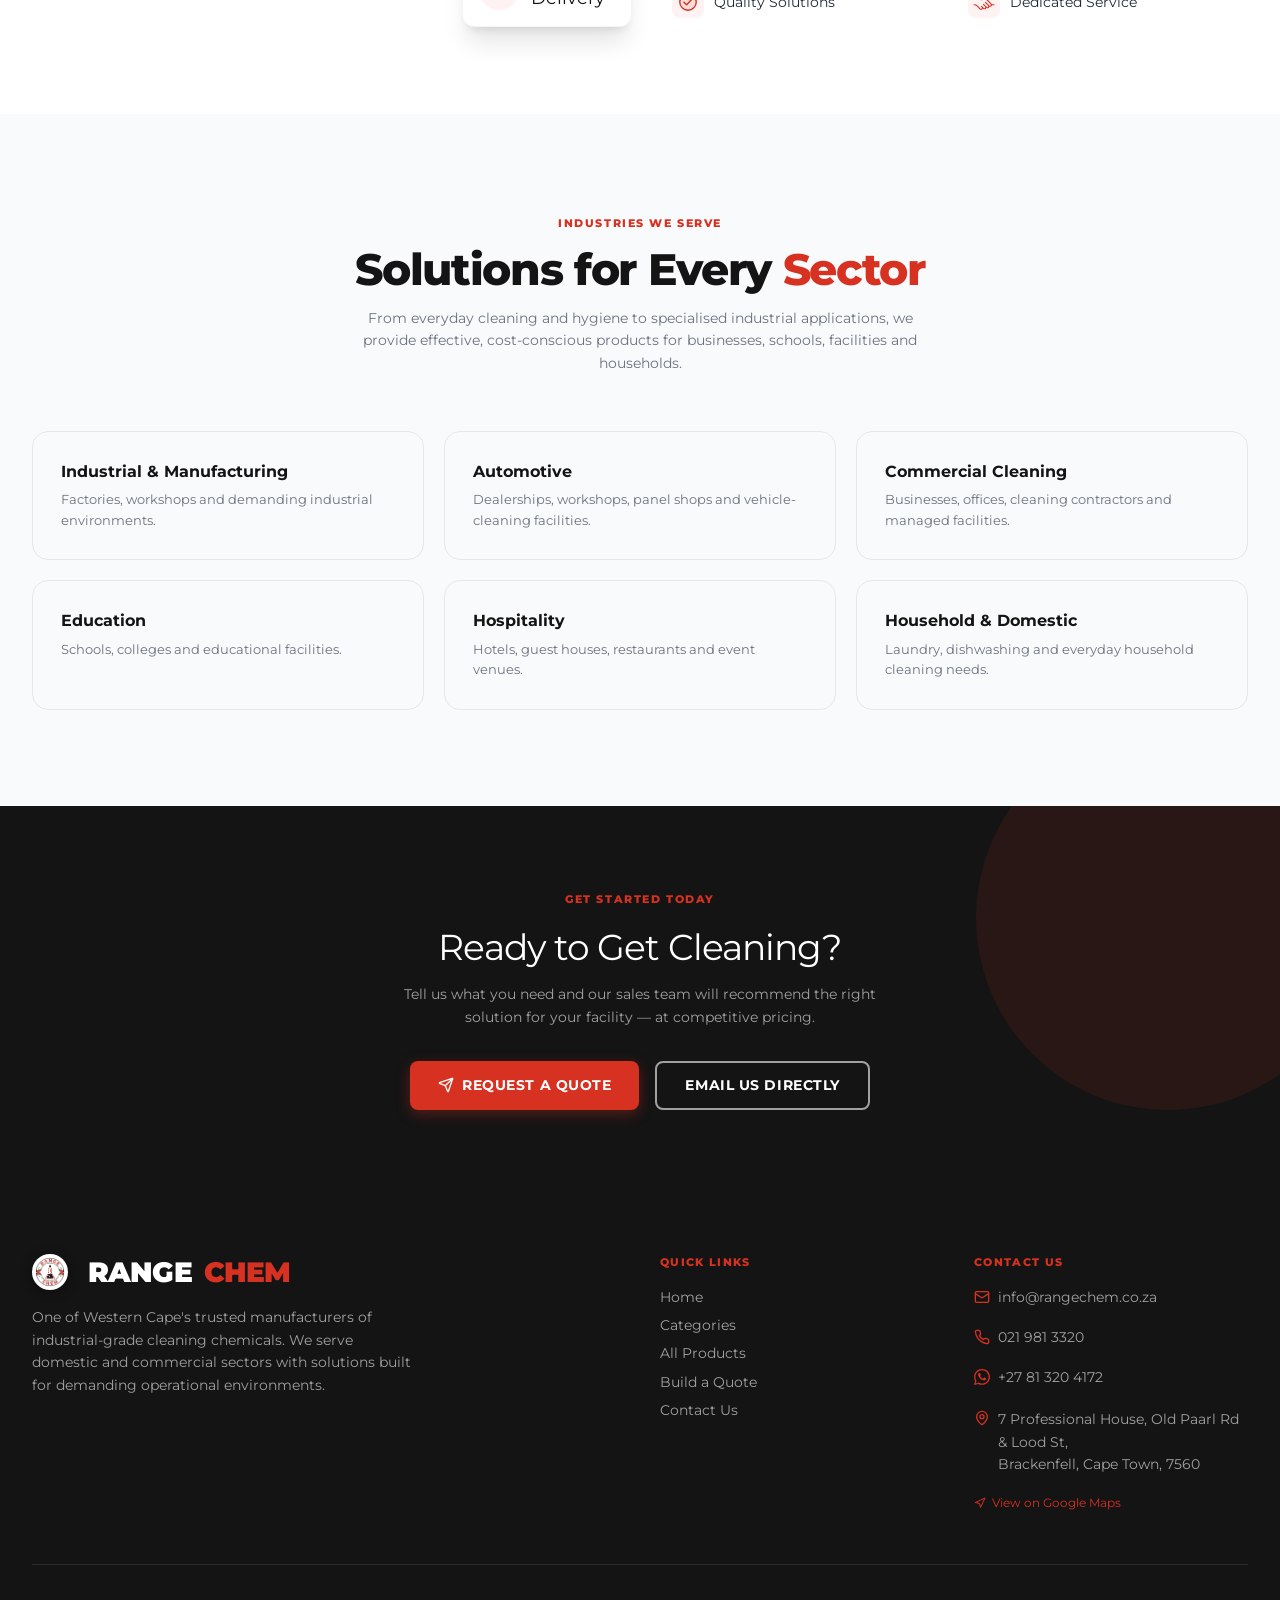
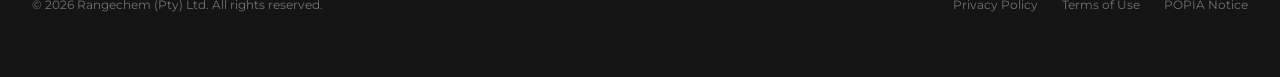
==== commit 15fc254d: "feat: Enhance navigation and footer with shared components and improve product count display" ====
--- a/index.html
+++ b/index.html
@@ -307,8 +307,8 @@
             <div class="grid grid-cols-1 md:grid-cols-2 lg:grid-cols-4 gap-10 mb-12">
                 <div class="lg:col-span-2">
                     <a href="index.html" class="nav-logo mb-4 inline-flex" aria-label="Rangechem home">
-                        <img src="assets/RC_Logo Inverted_NoTxt.png" alt="Rangechem Logo"
-                            class="h-9 w-auto inline-block mr-2">RANGE<span>CHEM</span>
+                        <img src="assets/RC_Logo.png" alt="Rangechem Logo"
+                            class="h-9 w-auto inline-block mr-2">RANGE <span>CHEM</span>
                     </a>
                     <p class="text-sm leading-relaxed text-white/60 max-w-sm mt-3">
                         One of Western Cape's trusted manufacturers of industrial-grade cleaning chemicals. We serve
--- a/css/navigation.css
+++ b/css/navigation.css
@@ -9,3 +9,26 @@
 :focus-visible{outline:3px solid #ed7569;outline-offset:4px}
 @media(max-width:767px){#mobile-menu [data-products-nav]{display:flex;flex-wrap:wrap}#mobile-menu .products-menu{position:static;flex-basis:100%;max-height:45vh}}
 @media(max-width:760px){.store-nav .products-menu{left:auto;right:-65px;min-width:235px;max-width:calc(100vw - 36px)}}
+
+/* Match the homepage navigation on catalogue and management pages. */
+.has-shared-nav{padding-top:112px}
+.shared-nav{position:fixed;top:0;left:0;right:0;z-index:1000;padding:1.5rem 0;background:rgba(20,20,20,.97);color:#fff;font-family:Montserrat,system-ui,sans-serif;line-height:1.5;transition:background 240ms,box-shadow 240ms,padding 240ms}
+.shared-nav.scrolled{padding:.85rem 0;backdrop-filter:blur(14px);box-shadow:0 4px 24px #0006}
+.shared-nav-container{max-width:80rem;margin:0 auto;padding:0 2rem}
+.shared-nav-row{display:flex;align-items:center;justify-content:space-between}
+.shared-logo{display:flex;align-items:center;gap:.75rem;color:#fff;text-decoration:none;font-size:clamp(1.6rem,2.2vw,2rem);font-weight:900;letter-spacing:-.03em;line-height:1;white-space:nowrap}
+.shared-logo img{height:4rem;width:auto;margin-right:.75rem;padding:3px;background:#fff;border-radius:50%;box-shadow:0 2px 12px #0006}
+.shared-logo span{color:#d63121}
+.shared-links{display:flex;align-items:center;gap:2.25rem}
+.shared-nav .nav-link{position:relative;padding:.25rem 0;color:rgba(255,255,255,.88);font-size:.95rem;font-weight:600;letter-spacing:.02em;text-decoration:none}
+.shared-nav .nav-link::after{content:'';position:absolute;bottom:-4px;left:0;width:0;height:2.5px;border-radius:2px;background:#d63121;transition:width 240ms}
+.shared-nav .nav-link:hover{color:#fff}.shared-nav .nav-link:hover::after{width:100%}
+.shared-actions{display:flex;align-items:center;gap:1rem}
+.shared-nav #quote-badge{display:flex;align-items:center;gap:.375rem}
+.shared-nav .quote-count{position:absolute;top:-8px;right:-8px;min-width:18px;height:18px;padding:0 4px;display:flex;align-items:center;justify-content:center;border-radius:999px;background:#d63121;color:#fff;font-size:.65rem;font-weight:800;line-height:1}
+.shared-nav #hamburger-btn{display:none;align-items:center;justify-content:center;min-width:44px;min-height:44px;margin-right:-10px;padding:.25rem;border:0;border-radius:8px;background:transparent;color:#fff}
+.shared-nav #mobile-menu{display:none;flex-direction:column;gap:.5rem;padding:1rem 0 .5rem;margin-top:.5rem;background:#141414;border:1px solid #ffffff1a;border-radius:.5rem;box-shadow:0 10px 40px #0002}
+.shared-nav #mobile-menu.open{display:flex}
+@media(max-width:1023px){.shared-nav-container{padding:0 1.5rem}}
+@media(max-width:767px){.has-shared-nav{padding-top:104px}.shared-nav-container{padding:0 1.5rem}.shared-logo img{height:3.5rem}.shared-links{display:none}.shared-nav #hamburger-btn{display:flex}.shared-nav #mobile-menu .nav-link{padding:.5rem 0}}
+@media(max-width:639px){.has-shared-nav{padding-top:96px}.shared-nav-container{padding:0 1rem}.shared-logo img{height:3rem}.shared-quote-label{display:none}}
